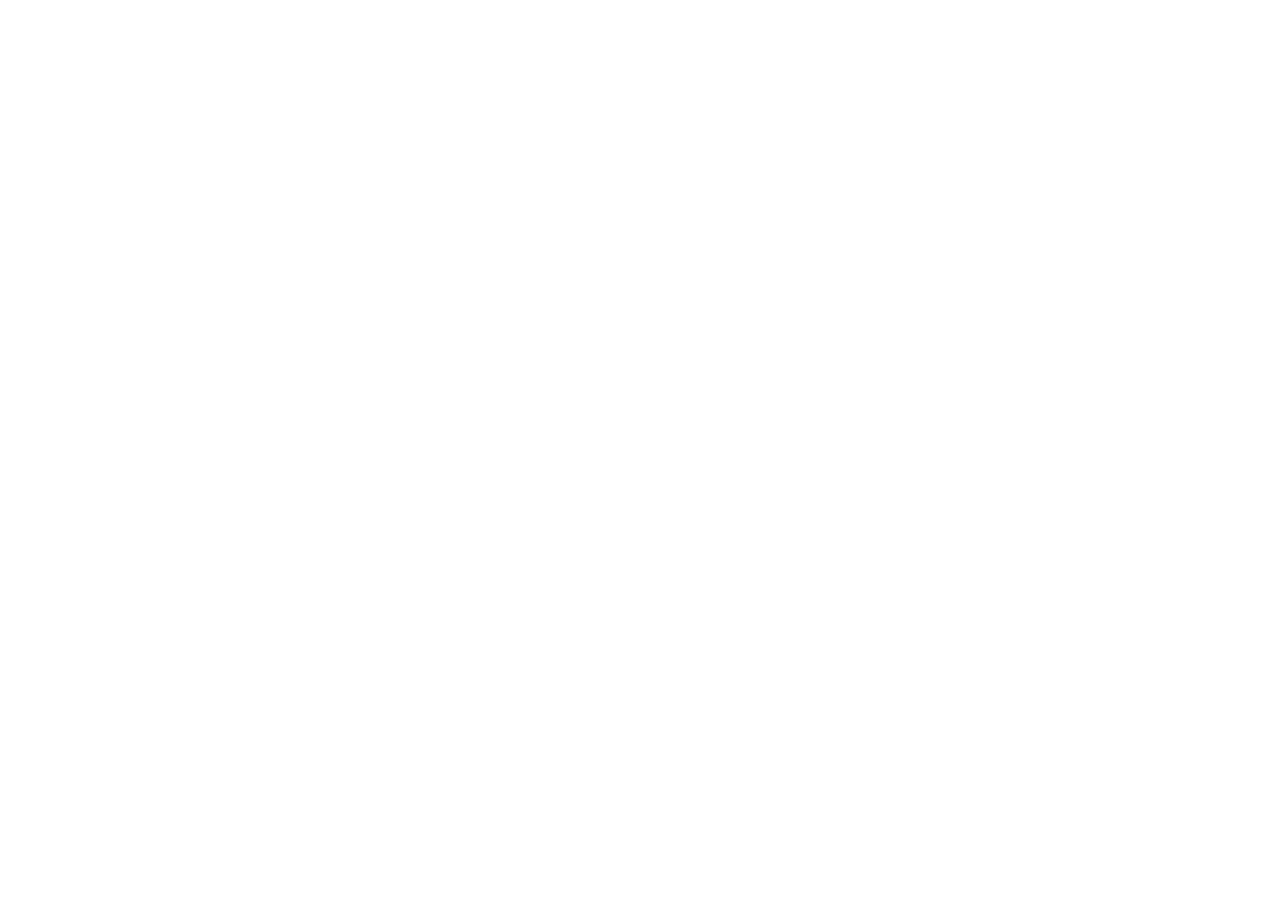
==== index.html @ b3496061 "create new index and style files" ====
<!DOCTYPE html>
<html lang="en">
<head>
    <meta charset="UTF-8">
    <meta name="viewport" content="width=device-width, initial-scale=1.0">
    <link rel="stylesheet" href="style.css">
    <title>Document</title>
</head>
<body>
    
</body>
</html>
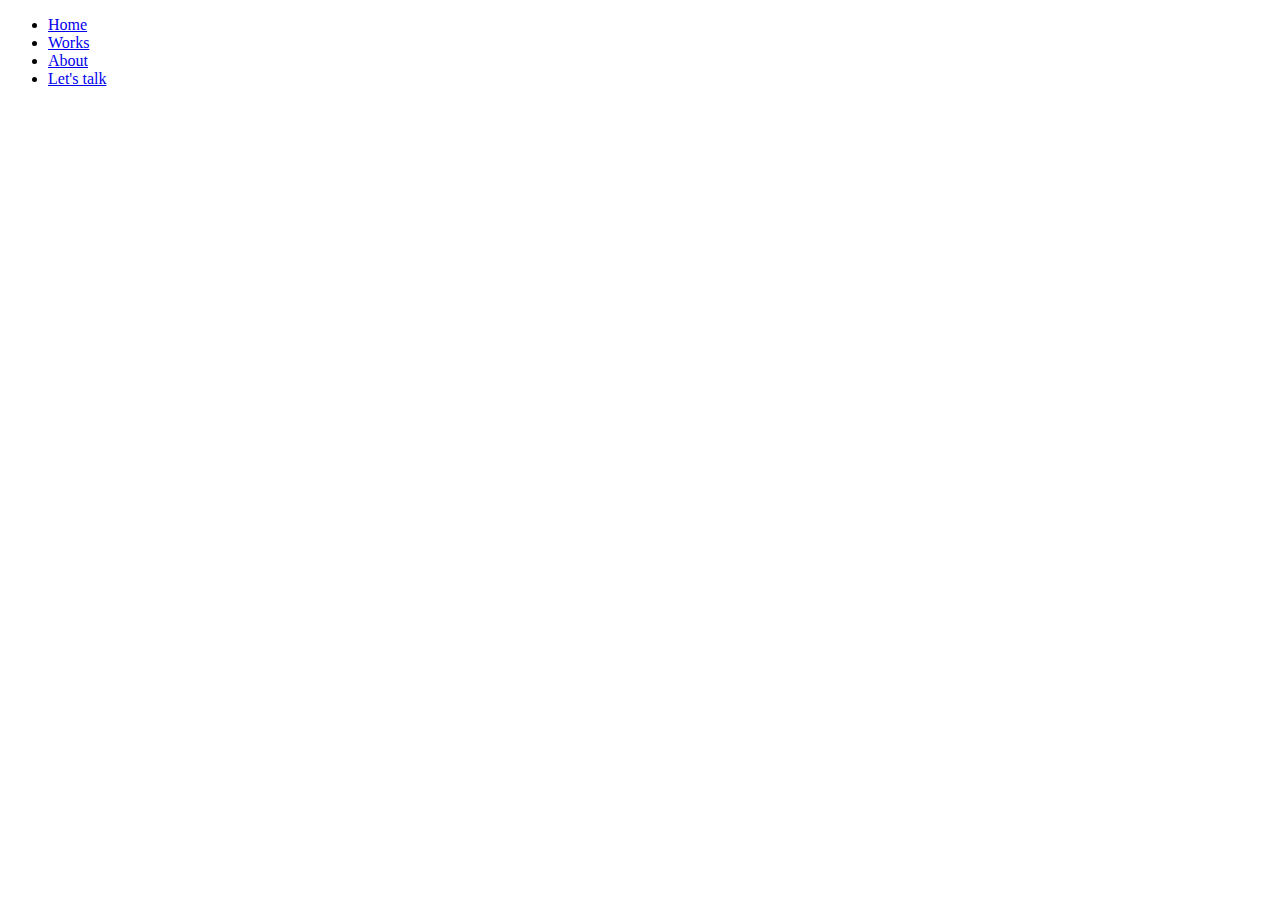
==== commit ce0ce5b1: "basic layout for portfolio website" ====
--- a/index.html
+++ b/index.html
@@ -3,10 +3,29 @@
 <head>
     <meta charset="UTF-8">
     <meta name="viewport" content="width=device-width, initial-scale=1.0">
+    <title>Document</title>
+
+    <link rel="preconnect" href="https://fonts.googleapis.com">
+    <link rel="preconnect" href="https://fonts.gstatic.com" crossorigin>
+    <link href="https://fonts.googleapis.com/css2?family=Poppins&family=Roboto+Slab:wght@100..900&display=swap" rel="stylesheet">
     <link rel="stylesheet" href="style.css">
-    <title>Document</title>
 </head>
 <body>
-    
+    <nav>
+        <ul>
+            <li><a href="#">Home</a></li>
+            <li><a href="#">Works</a></li>
+            <li><a href="#">About</a></li>
+            <li><a href="#">Let's talk</a></li>
+        </ul>
+    </nav>
+    <main>
+        <section id="hero-section">
+        </section>
+        <section id="project-section"></section>
+        <section id="about-me-section"></section>
+        <section id="FAQ-section"></section>
+    </main>
+    <footer></footer>
 </body>
 </html>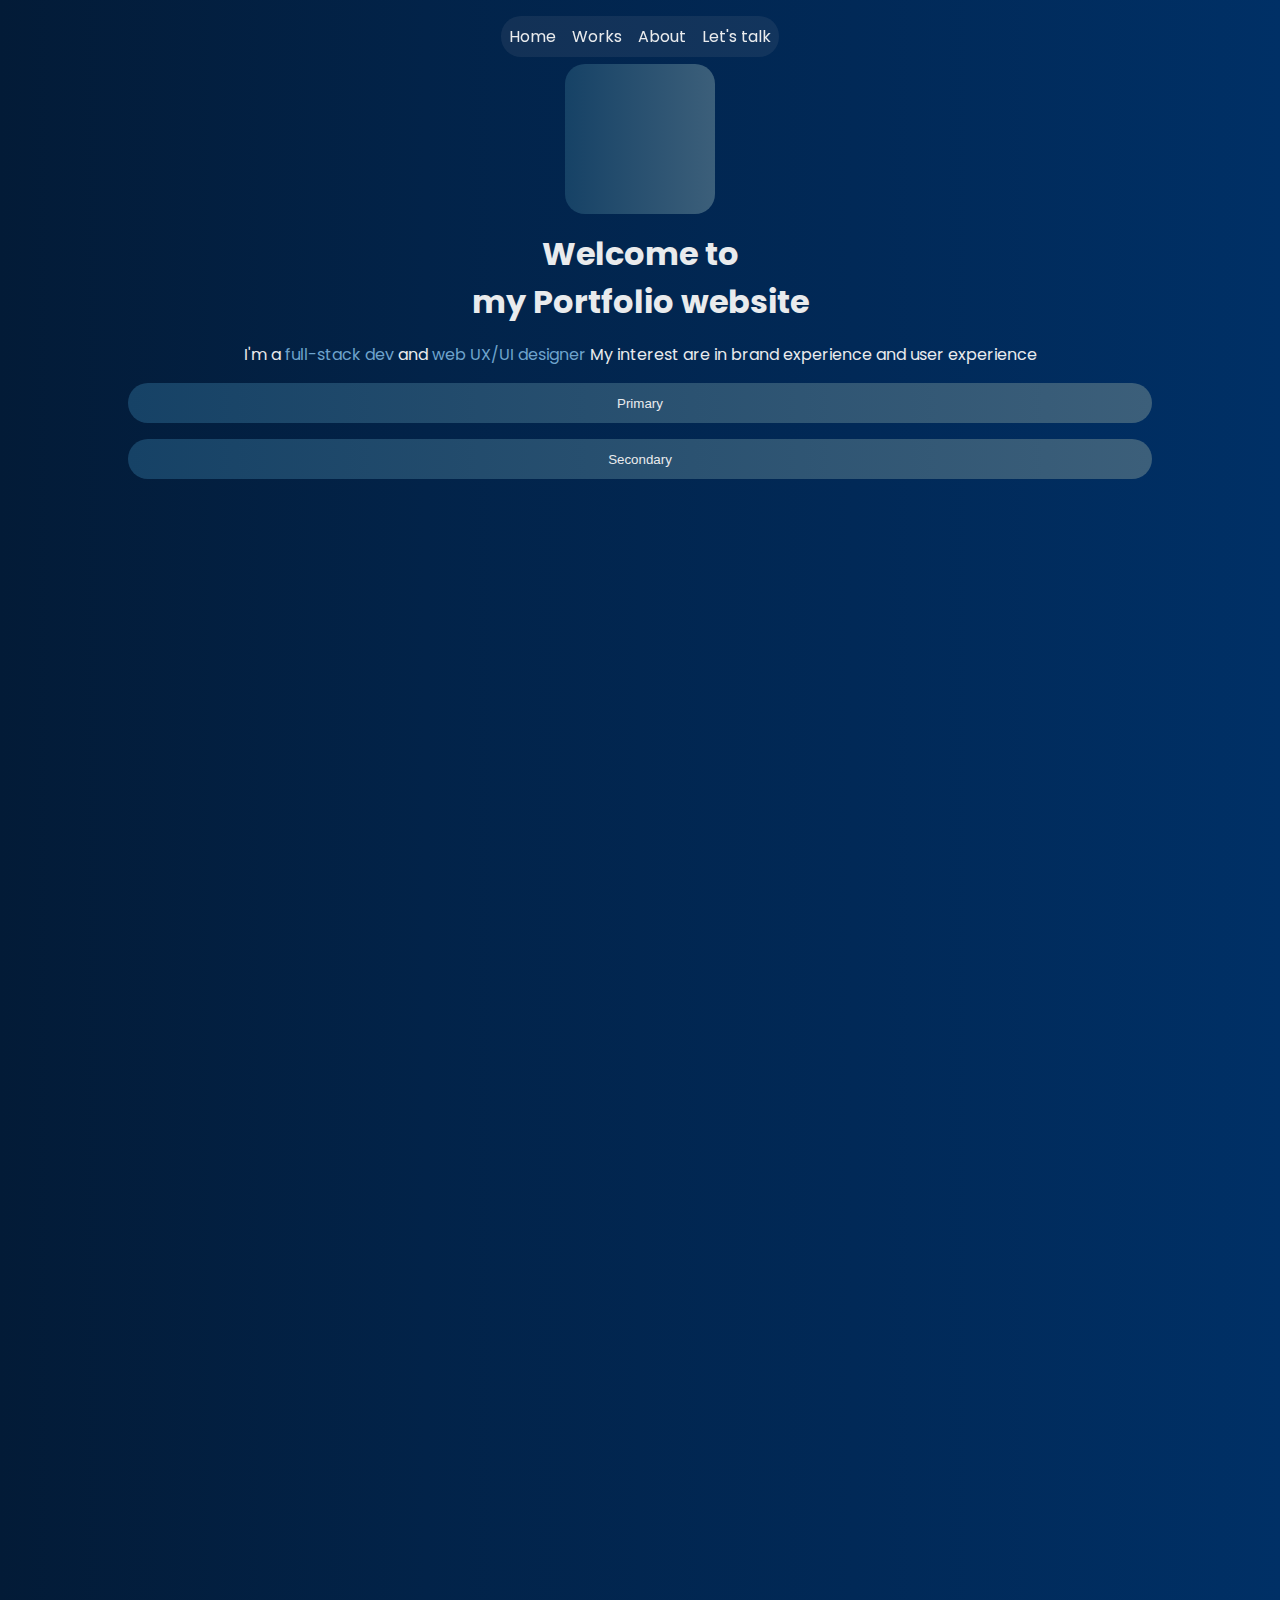
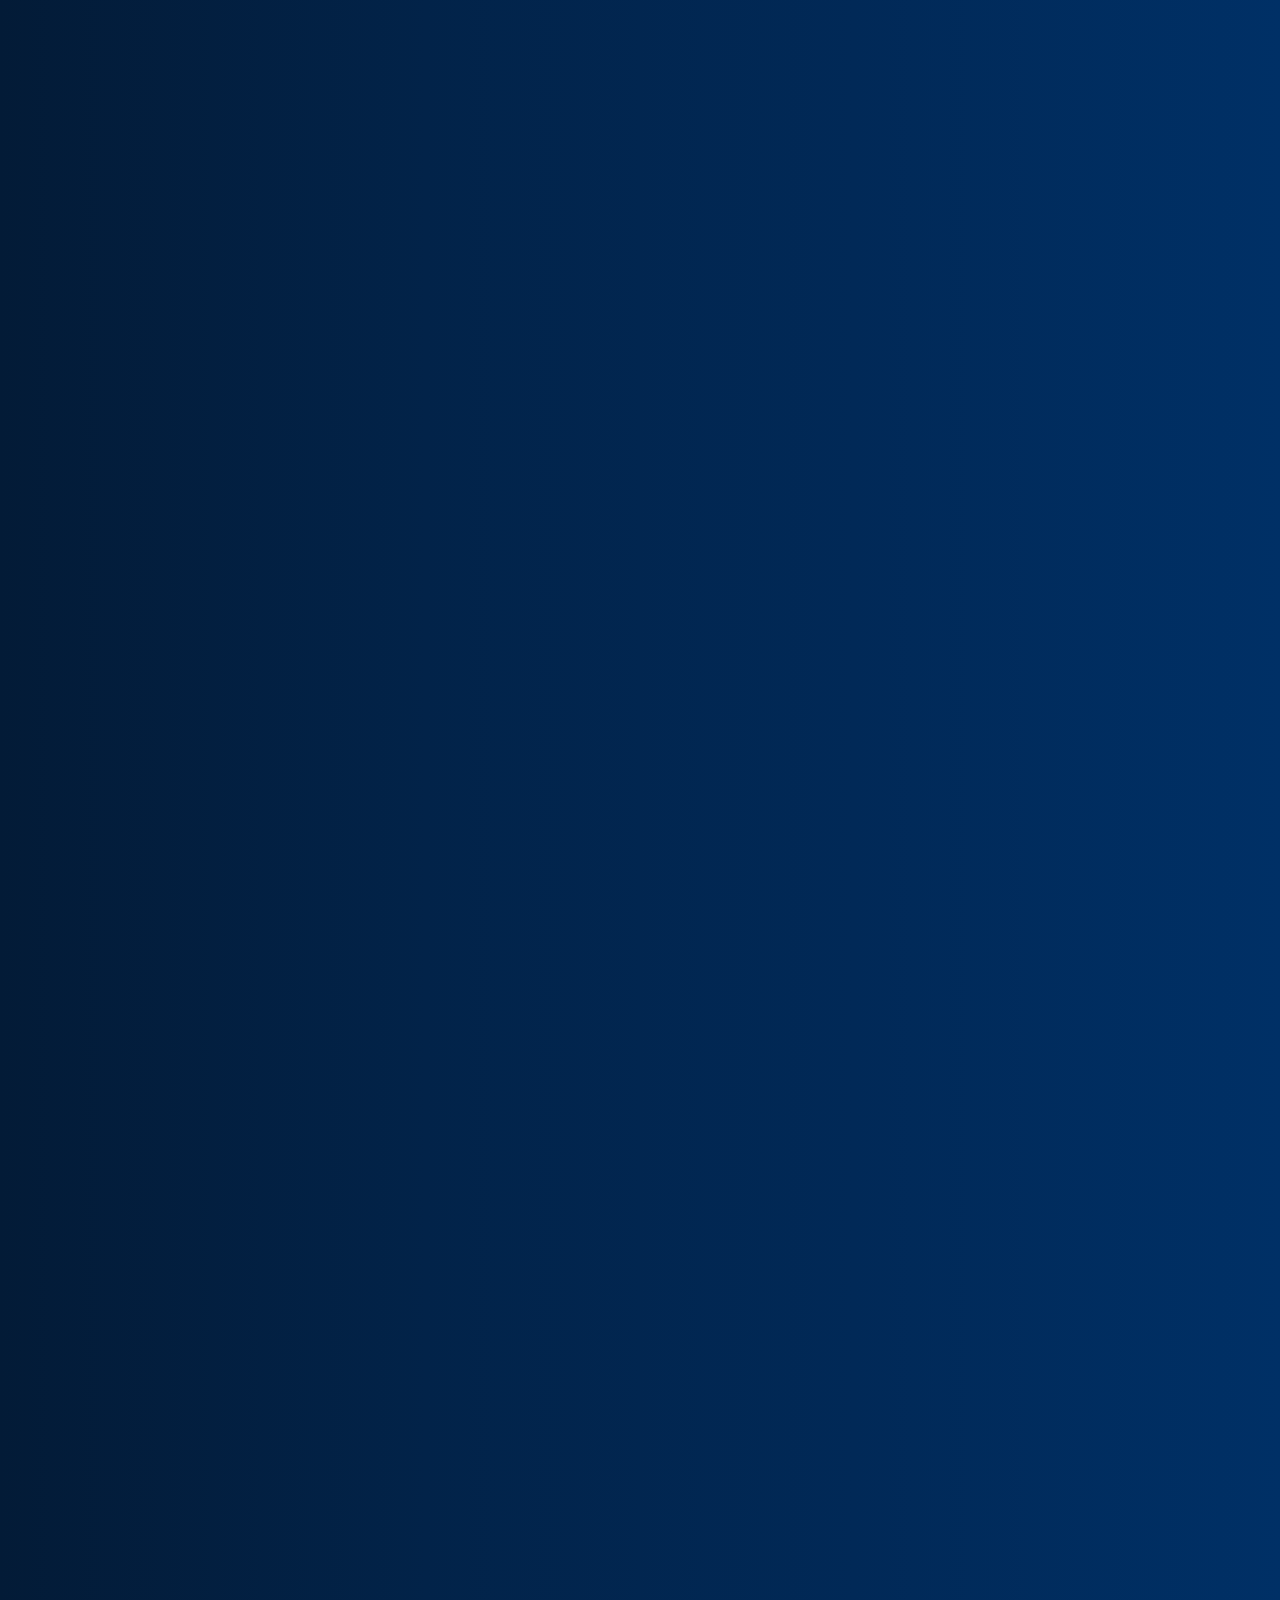
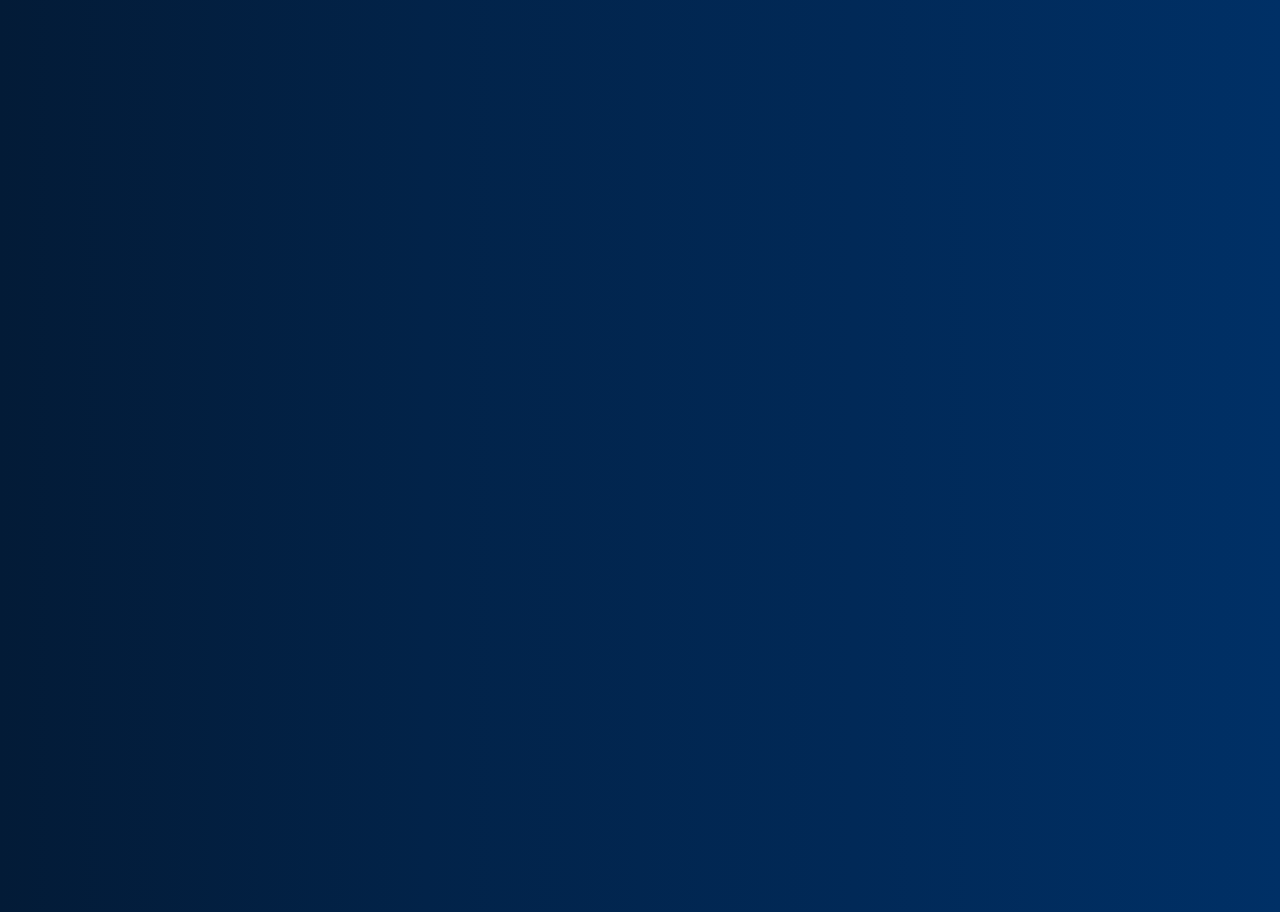
==== commit e7b36a73: "basic sections and hero section layout" ====
--- a/index.html
+++ b/index.html
@@ -21,6 +21,13 @@
     </nav>
     <main>
         <section id="hero-section">
+            <div src="#" alt="website logo" id="logo"></div>
+            <h1 >Welcome to <br> my Portfolio website</h1>
+            <p>I&apos;m a <span class="highlight">full-stack dev</span> and <span class="highlight"> web UX/UI designer</span> My interest are in brand experience and user experience</p>
+            <div class="button-list">
+                <button>Primary</button>
+                <button>Secondary</button>
+            </div>
         </section>
         <section id="project-section"></section>
         <section id="about-me-section"></section>
--- a/style.css
+++ b/style.css
@@ -0,0 +1,104 @@
+:root {
+    /* colors settings */
+    --text: #E9EBED;
+    --back-ground: linear-gradient(to right, #031B37, #022349,#012957,#003066);
+    --primary: linear-gradient( to right,#164266,#3C5F7A);
+    --secondary: rgba(91,104,128,0.2);
+    --accent: #6EA3CC;
+    /* fonts settings */
+    --headings-font-family: "Roboto slab", Times, serif;
+    --paragraphs-font-family: "Poppins", Arial, sans-serif;
+    font-family: var(--paragraphs-font-family);
+}
+* {
+    margin: 0;
+    padding: 0;
+}
+body {
+    background: var(--back-ground);
+}
+.highlight {
+    color: var(--accent);
+}
+
+/* navigation bar settings */
+nav {
+    margin-top: 1em;
+    position: fixed;
+    width: 100%;
+    display: flex;
+    justify-content: center;
+}
+nav ul {
+    margin: 0;
+    border-radius: 20px;
+    padding: 0.5em;
+    background-color: var(--secondary);
+    display: flex;
+    justify-content: center;
+    gap: 1em;
+}
+nav ul li {
+    list-style-type: none;
+    & a {
+        text-decoration: none;
+        color: var(--text);
+    }
+}
+
+/* main sections settings */
+main {
+    color: var(--text);
+    display: flex;
+    flex-direction: column;
+    align-items: center;
+    gap: 1em;
+}
+main section {
+    border-radius: 20px;
+    width: 100%;
+    height: 1000px;
+}
+#hero-section {
+    padding-top: 4em;
+    text-align: center;
+    display: flex;
+    flex-direction: column;
+    align-items: center;
+    gap: 1em;
+}
+
+#hero-section #logo {
+    width: 150px;
+    height: 150px;
+    background: var(--primary);
+    border-radius: 20px;
+}
+
+#hero-section .button-list {
+    width: 100%;
+    display: flex;
+    flex-direction: column;
+    gap: 1em;
+    & button {
+        color: var(--text);
+        margin-right: auto;
+        margin-left: auto;
+        height: 3em;
+        width: 80%;
+        background: var(--primary);
+        border: none;
+        border-radius: 20px;
+    }
+}
+
+/* hero section settings */
+
+/* project section settings */
+
+/* about me section settings */
+
+/* FAQ section settings */
+
+/* footer settings */
+
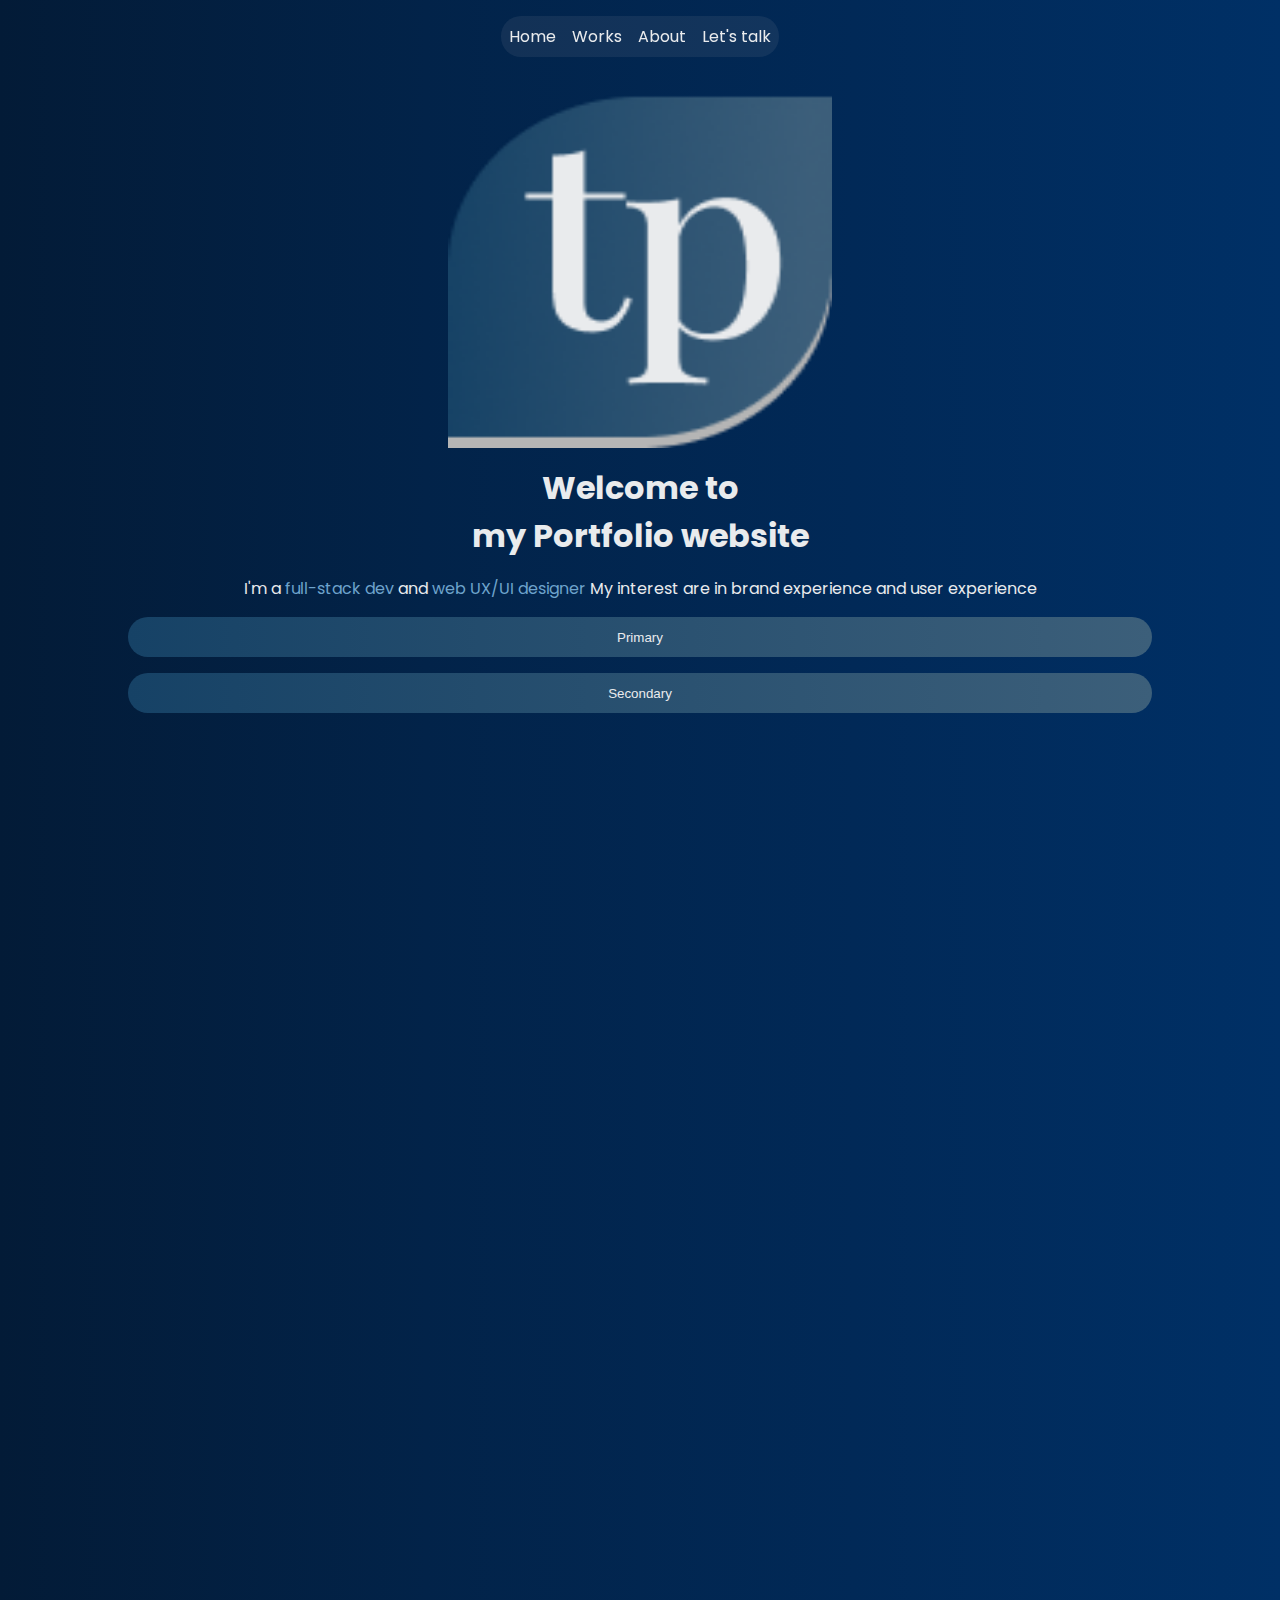
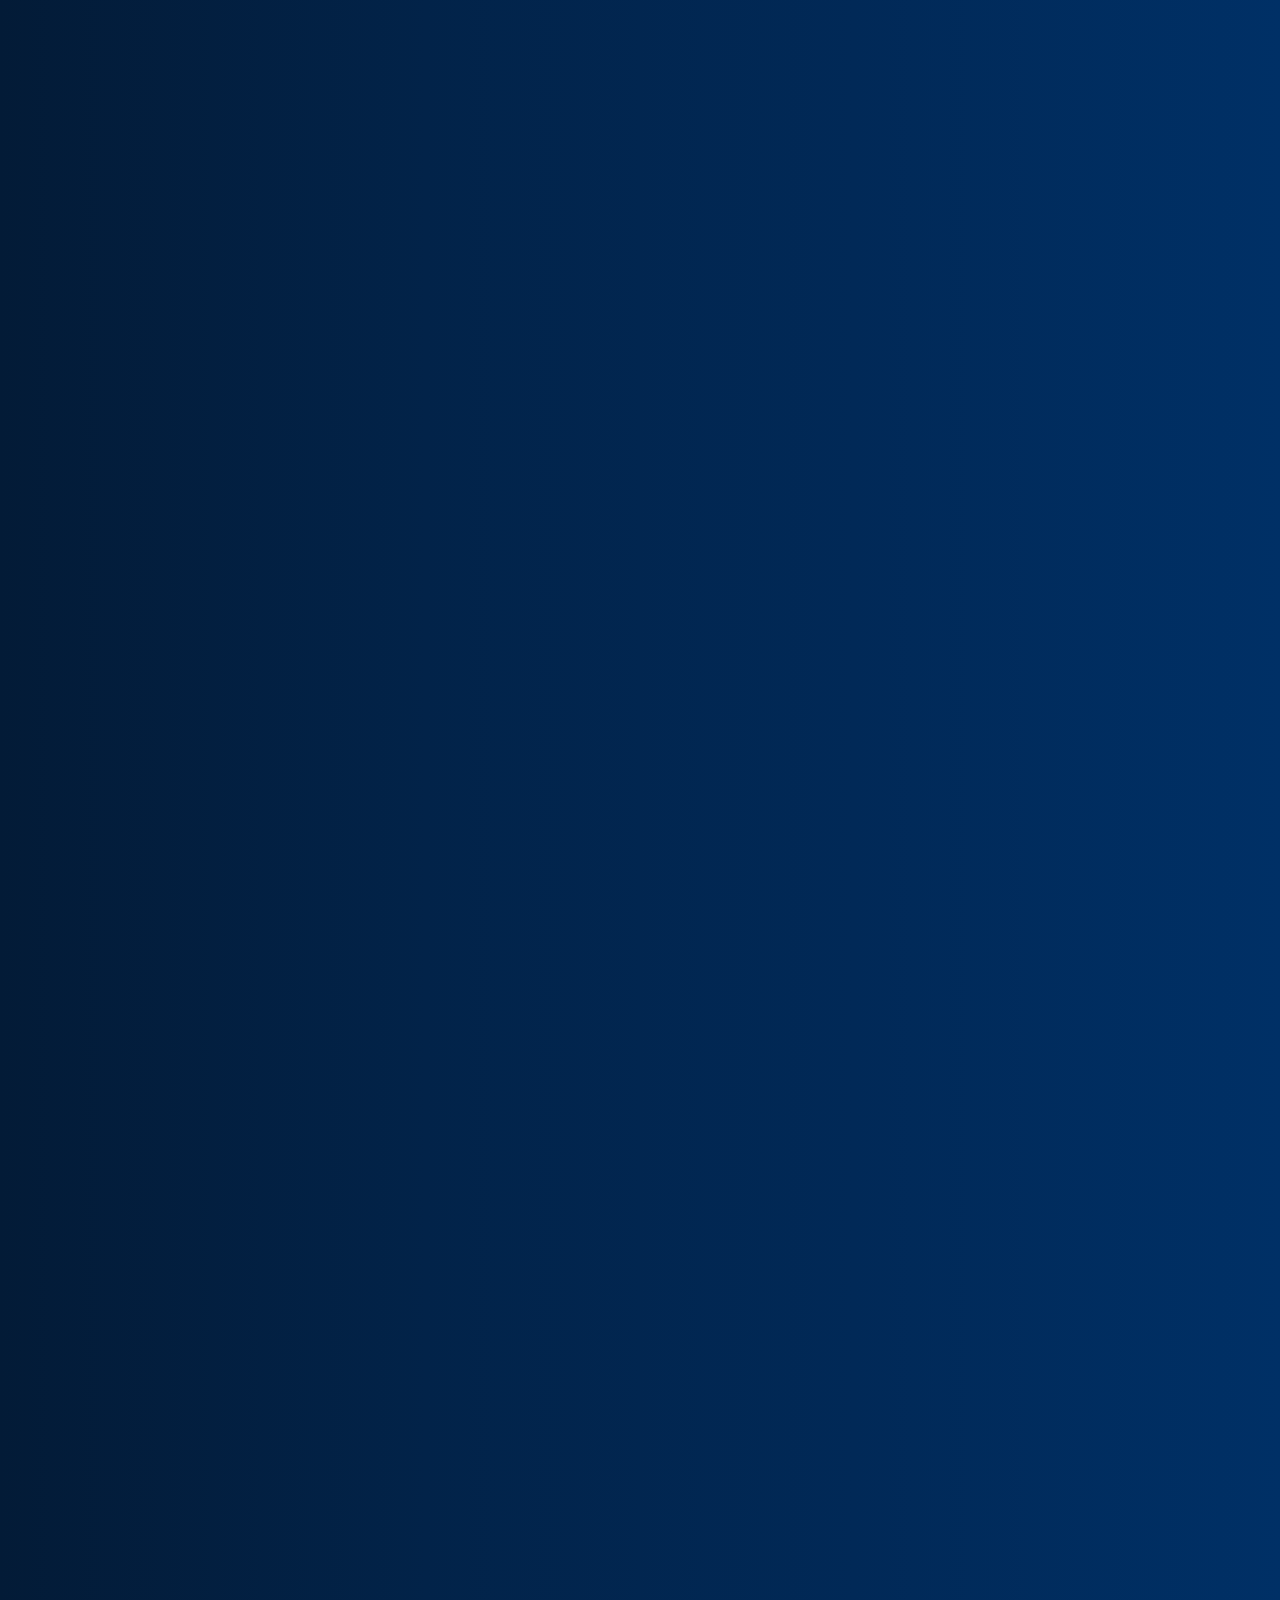
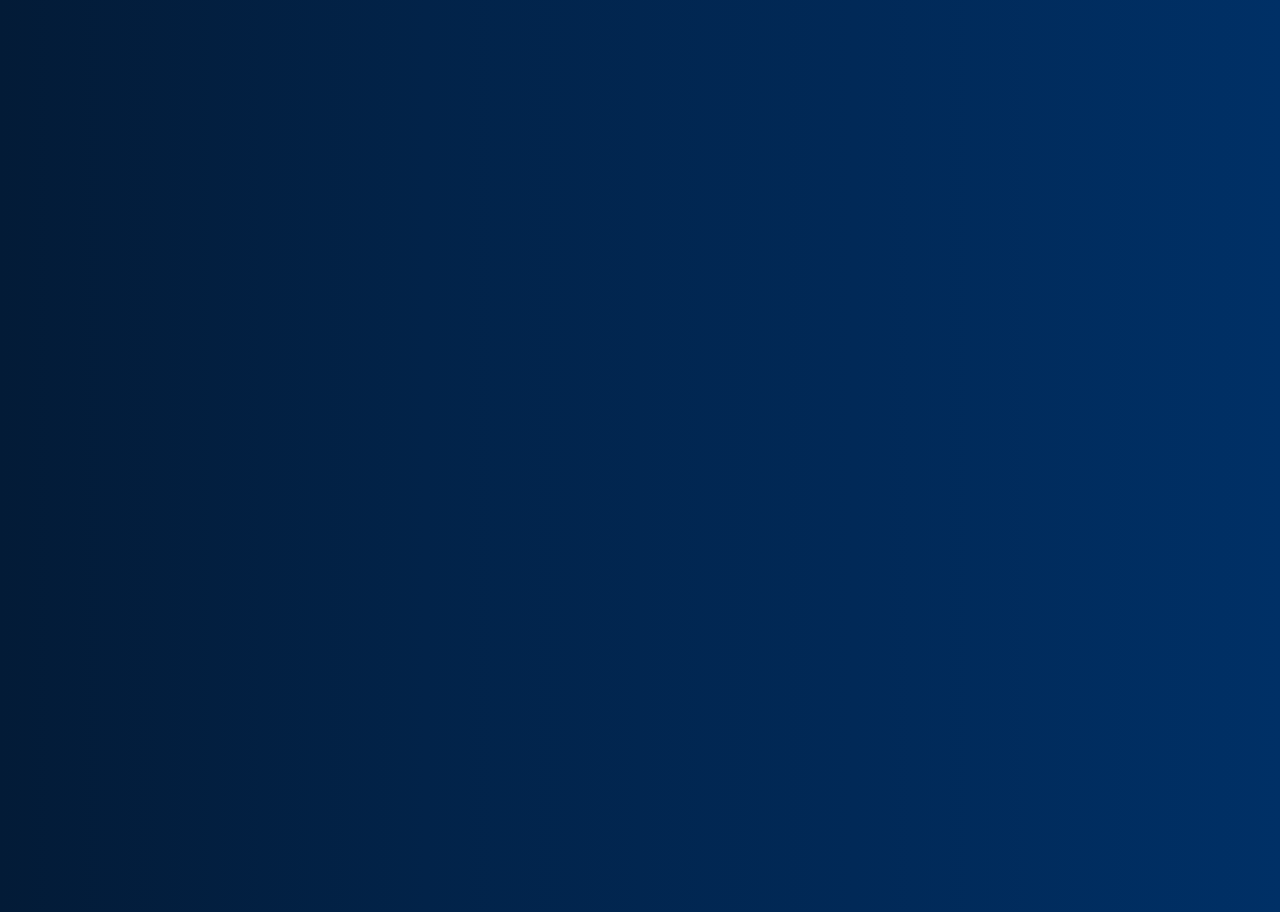
==== commit 6db42c07: "replace logo and website name images" ====
--- a/index.html
+++ b/index.html
@@ -21,7 +21,7 @@
     </nav>
     <main>
         <section id="hero-section">
-            <div src="#" alt="website logo" id="logo"></div>
+            <img src="/image/Logo.png" alt="website logo" id="logo">
             <h1 >Welcome to <br> my Portfolio website</h1>
             <p>I&apos;m a <span class="highlight">full-stack dev</span> and <span class="highlight"> web UX/UI designer</span> My interest are in brand experience and user experience</p>
             <div class="button-list">
--- a/style.css
+++ b/style.css
@@ -69,10 +69,8 @@
 }
 
 #hero-section #logo {
-    width: 150px;
-    height: 150px;
-    background: var(--primary);
-    border-radius: 20px;
+    width: 30vw;
+    height: 30vw;
 }
 
 #hero-section .button-list {
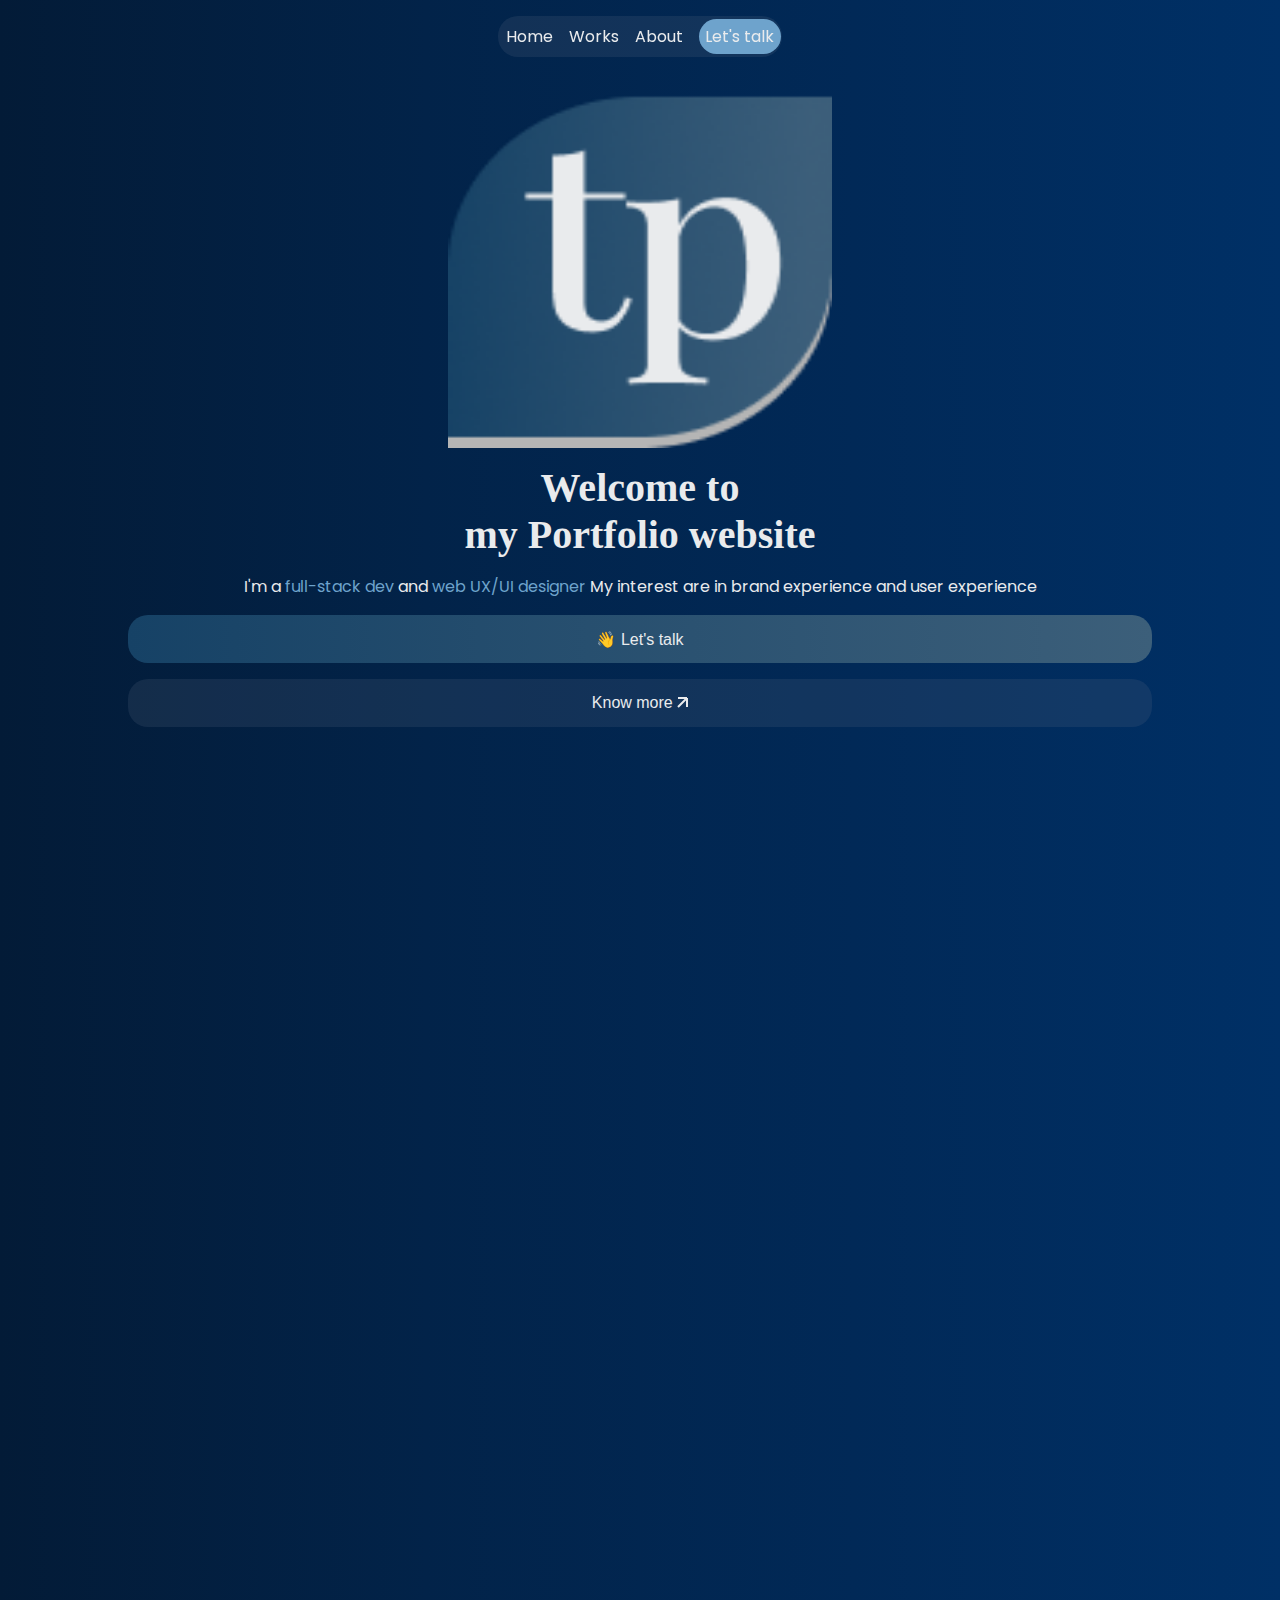
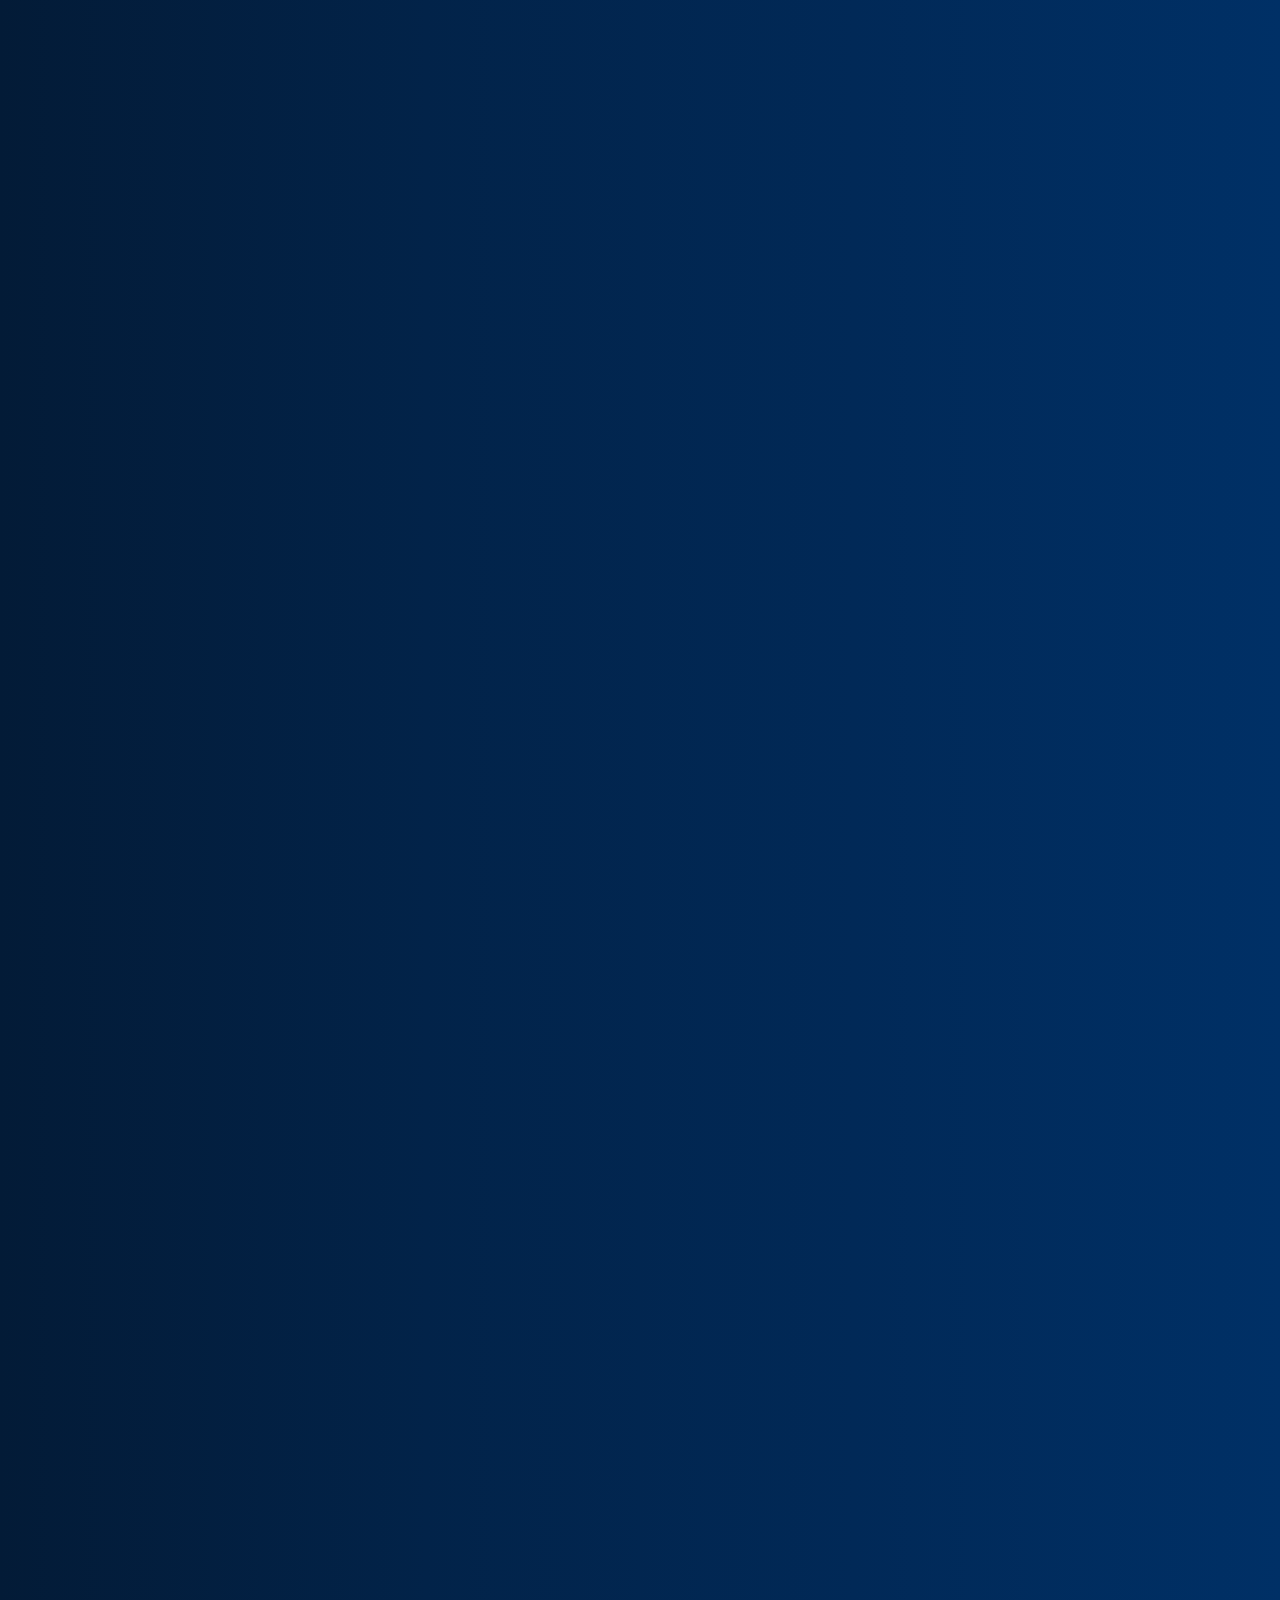
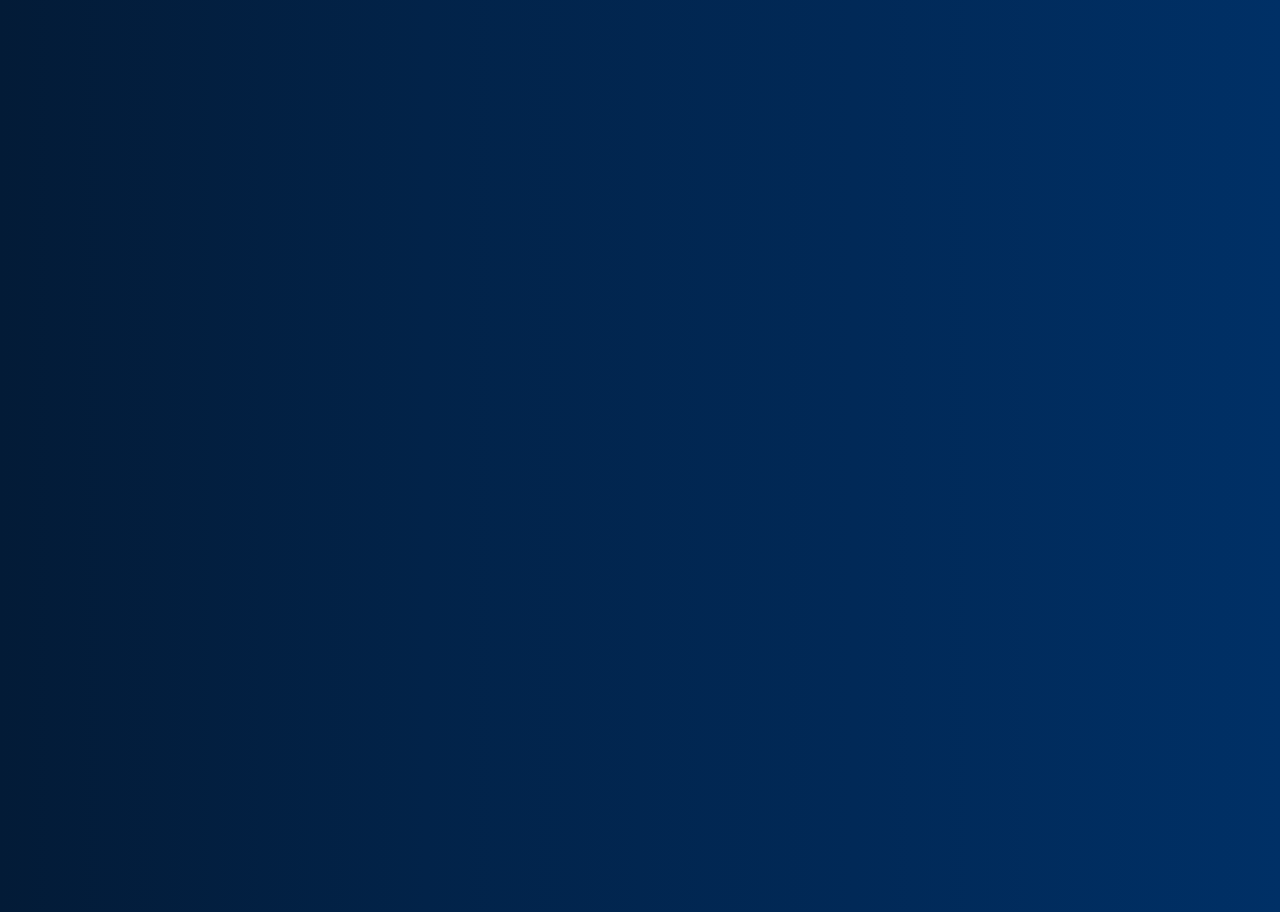
==== commit a43d85b8: "finish hero sections design for mobile view" ====
--- a/index.html
+++ b/index.html
@@ -3,11 +3,13 @@
 <head>
     <meta charset="UTF-8">
     <meta name="viewport" content="width=device-width, initial-scale=1.0">
-    <title>Document</title>
+    <link rel="shortcut icon" href="/image/Logo.png" type="image/x-icon">
+    <title>Thong Pham</title>
 
+    <!-- embed fonts families -->
     <link rel="preconnect" href="https://fonts.googleapis.com">
     <link rel="preconnect" href="https://fonts.gstatic.com" crossorigin>
-    <link href="https://fonts.googleapis.com/css2?family=Poppins&family=Roboto+Slab:wght@100..900&display=swap" rel="stylesheet">
+    <link href="https://fonts.googleapis.com/css2?family=Playfair+Display:ital,wght@0,400..900;1,400..900&family=Poppins:ital,wght@0,100;0,200;0,300;0,400;0,500;0,600;0,700;0,800;0,900;1,100;1,200;1,300;1,400;1,500;1,600;1,700;1,800;1,900&display=swap" rel="stylesheet">
     <link rel="stylesheet" href="style.css">
 </head>
 <body>
@@ -22,11 +24,15 @@
     <main>
         <section id="hero-section">
             <img src="/image/Logo.png" alt="website logo" id="logo">
-            <h1 >Welcome to <br> my Portfolio website</h1>
+            <h1>Welcome to <br> my Portfolio website</h1>
             <p>I&apos;m a <span class="highlight">full-stack dev</span> and <span class="highlight"> web UX/UI designer</span> My interest are in brand experience and user experience</p>
             <div class="button-list">
-                <button>Primary</button>
-                <button>Secondary</button>
+                <button class="primary-btn">👋 Let's talk</button>
+                <button class="secondary-btn">Know more 
+                    <svg width="11" height="11" viewBox="0 0 11 11" fill="none" xmlns="http://www.w3.org/2000/svg">
+                    <path d="M1 10L10 1M10 1H1M10 1V10" stroke="#E9EBED" stroke-width="2px"/>
+                    </svg>
+                    </button>
             </div>
         </section>
         <section id="project-section"></section>
--- a/style.css
+++ b/style.css
@@ -1,7 +1,7 @@
 :root {
     /* colors settings */
     --text: #E9EBED;
-    --back-ground: linear-gradient(to right, #031B37, #022349,#012957,#003066);
+    --background: linear-gradient(to right, #031B37, #022349,#012957,#003066);
     --primary: linear-gradient( to right,#164266,#3C5F7A);
     --secondary: rgba(91,104,128,0.2);
     --accent: #6EA3CC;
@@ -10,15 +10,28 @@
     --paragraphs-font-family: "Poppins", Arial, sans-serif;
     font-family: var(--paragraphs-font-family);
 }
+
+/* general settings */
 * {
     margin: 0;
     padding: 0;
 }
 body {
-    background: var(--back-ground);
+    background: var(--background);
 }
 .highlight {
     color: var(--accent);
+}
+h1 {
+    font-family: var(--headings-font-family);
+    font-size: 2.5rem;
+}
+p {
+    font-family: var(--paragraphs-font-family);
+    font-size: 1rem;
+}
+button {
+    font-size: 1rem;
 }
 
 /* navigation bar settings */
@@ -33,9 +46,10 @@
     margin: 0;
     border-radius: 20px;
     padding: 0.5em;
+    padding-right: 0.1em;
     background-color: var(--secondary);
     display: flex;
-    justify-content: center;
+    justify-content: flex-end;
     gap: 1em;
 }
 nav ul li {
@@ -44,6 +58,13 @@
         text-decoration: none;
         color: var(--text);
     }
+}
+
+nav ul :last-child a {
+    background-color: var(--accent);
+    color: var(--text);
+    border-radius: 20px;
+    padding: 0.4em;
 }
 
 /* main sections settings */
@@ -88,6 +109,15 @@
         border: none;
         border-radius: 20px;
     }
+    & button:hover, button:focus {
+        translate: 0px -2px;
+        transition: 0.2s ease-in-out;
+        cursor: pointer;
+        box-shadow: 0 5px 15px var(--secondary);
+    }
+    & .secondary-btn {
+        background: var(--secondary);
+    }
 }
 
 /* hero section settings */
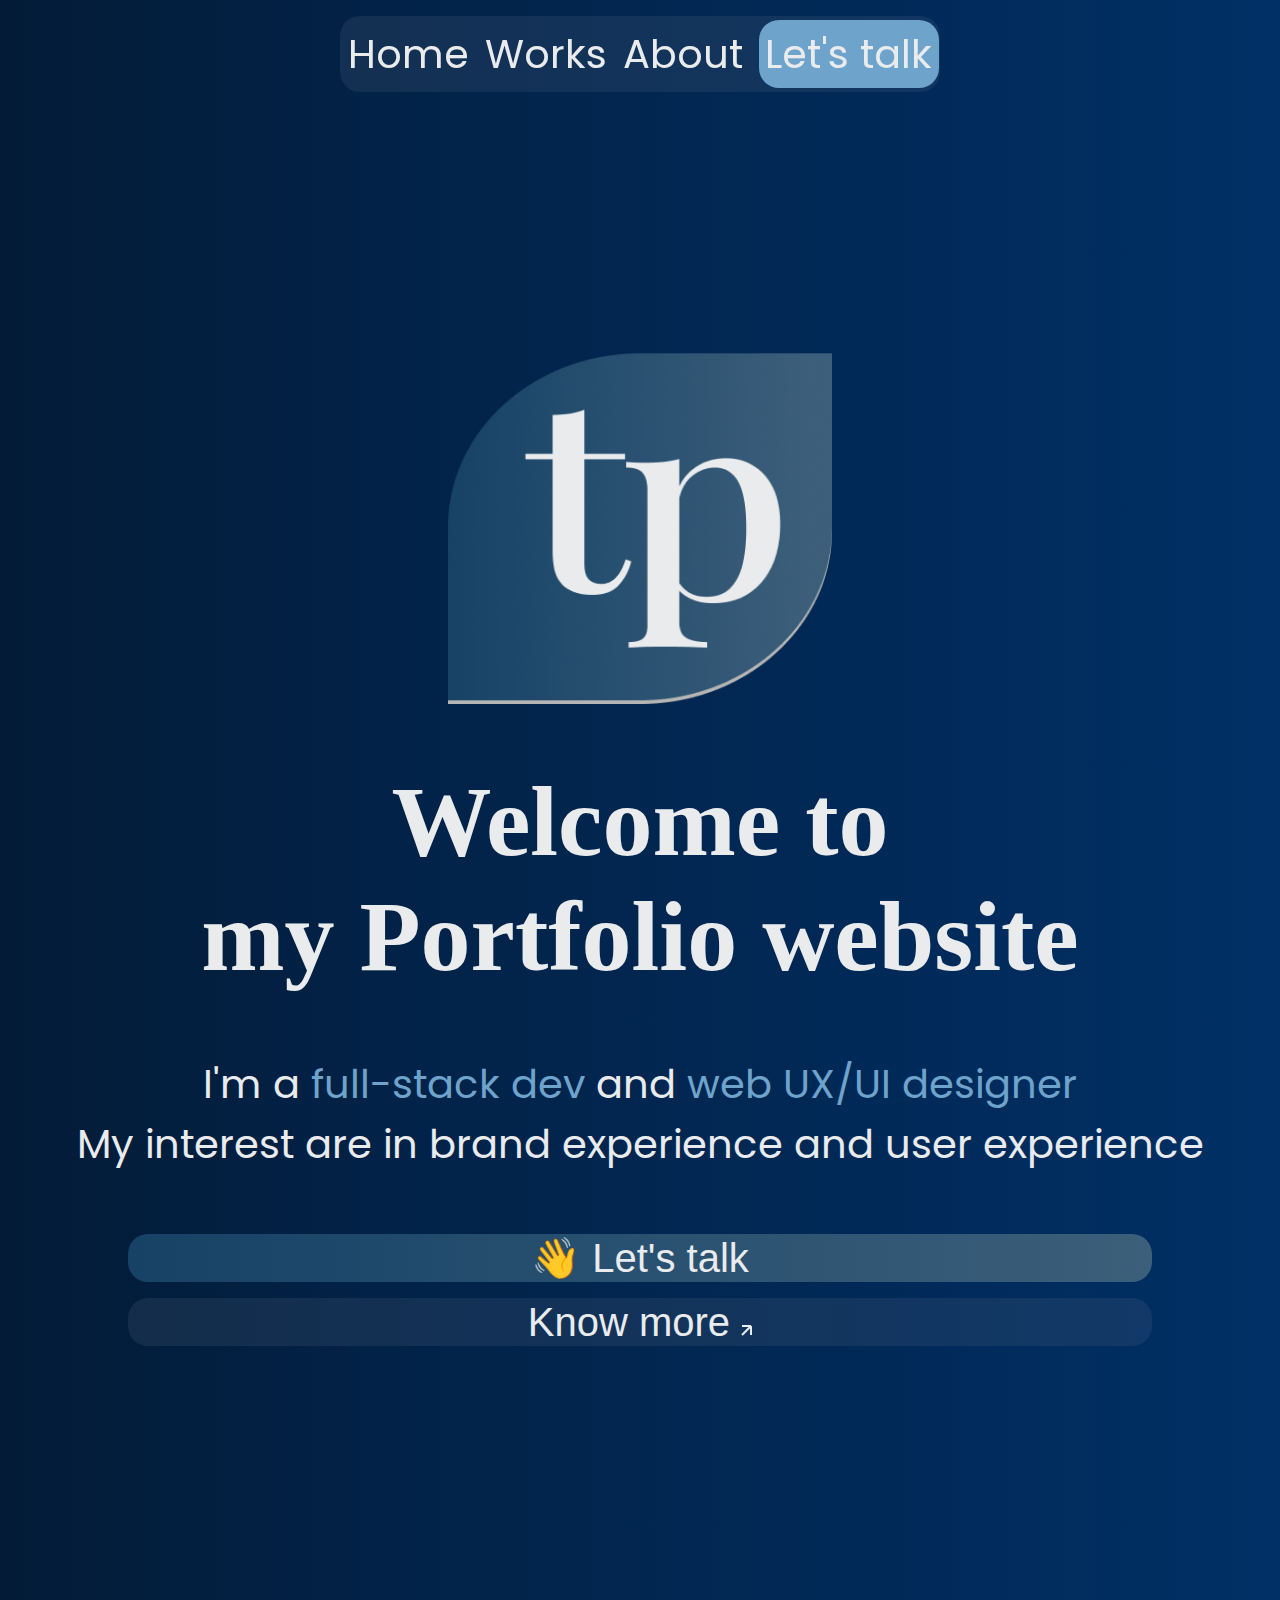
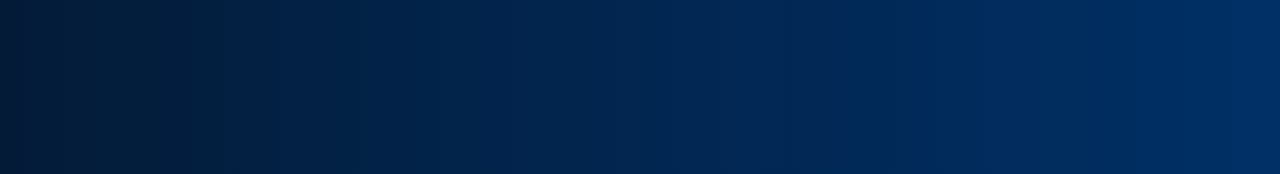
==== commit a3e91ac7: "add tech slider" ====
--- a/index.html
+++ b/index.html
@@ -25,7 +25,7 @@
         <section id="hero-section">
             <img src="/image/Logo.png" alt="website logo" id="logo">
             <h1>Welcome to <br> my Portfolio website</h1>
-            <p>I&apos;m a <span class="highlight">full-stack dev</span> and <span class="highlight"> web UX/UI designer</span> My interest are in brand experience and user experience</p>
+            <p>I&apos;m a <span class="highlight">full-stack dev</span> and <span class="highlight"> web UX/UI designer</span> <br>My interest are in brand experience and user experience</p>
             <div class="button-list">
                 <button class="primary-btn">👋 Let's talk</button>
                 <button class="secondary-btn">Know more 
@@ -34,8 +34,29 @@
                     </svg>
                     </button>
             </div>
+            <div class="tech-slider" style="
+                --width: 10em;
+                --height: 5em;
+                --quantity: 8;
+            ">
+                <div class="tech-card-list">
+                    <div class="tech-card" style="--position: 1;"><img src="/image/app-logos/discord-logo.svg" alt="discord logo"></div>
+                    <div class="tech-card" style="--position: 2;"><img src="/image/app-logos/figma-logo.svg" alt="figma logo"></div>
+                    <div class="tech-card" style="--position: 3;"><img src="/image/app-logos/github-logo.svg" alt="github logo"></div>
+                    <div class="tech-card" style="--position: 4;"><img src="/image/app-logos/miro-logo.svg" alt="miro logo"></div>
+                    <div class="tech-card" style="--position: 5;"><img src="/image/app-logos/git-logo.svg" alt="git logo"></div>
+                    <div class="tech-card" style="--position: 6;"><img src="/image/app-logos/gmail-logo.svg" alt="gmail logo"></div>
+                    <div class="tech-card" style="--position: 7;"><img src="/image/app-logos/linkedin-logo.svg" alt="linkedin logo"></div>
+                    <div class="tech-card" style="--position: 8;"><img src="/image/app-logos/vscode-logo.svg" alt="visual studio code logo"></div>
+                </div>
+            </div>
         </section>
-        <section id="project-section"></section>
+        <section id="project-section">
+            <div id="project-card-list">
+                <div class="project-card"></div>
+                <div class="project-card"></div>
+            </div>
+        </section>
         <section id="about-me-section"></section>
         <section id="FAQ-section"></section>
     </main>
--- a/style.css
+++ b/style.css
@@ -15,42 +15,63 @@
 * {
     margin: 0;
     padding: 0;
+    box-sizing: border-box;
 }
 body {
     background: var(--background);
+    font-size: 1rem;
+}
+@media screen and (min-width: 600px ) {
+    body {
+        background: var(--background);
+        font-size: 1.5rem;
+    }
+}
+@media screen and (min-width: 900px ) {
+    body {
+        background: var(--background);
+        font-size: 2rem;
+    }
+}
+@media screen and (min-width: 1200px ) {
+    body {
+        background: var(--background);
+        font-size: 2.5rem;
+    }
 }
 .highlight {
     color: var(--accent);
 }
 h1 {
     font-family: var(--headings-font-family);
-    font-size: 2.5rem;
+    font-size: 2.5em;
 }
 p {
     font-family: var(--paragraphs-font-family);
-    font-size: 1rem;
+    font-size: 1em;
 }
 button {
-    font-size: 1rem;
+    font-size: 1em;
 }
 
 /* navigation bar settings */
 nav {
-    margin-top: 1em;
+    margin-top: 1rem;
     position: fixed;
     width: 100%;
     display: flex;
     justify-content: center;
+    z-index: 1;
 }
 nav ul {
     margin: 0;
     border-radius: 20px;
-    padding: 0.5em;
-    padding-right: 0.1em;
+    padding: 0.5rem;
+    padding-right: 0.1rem;
     background-color: var(--secondary);
     display: flex;
     justify-content: flex-end;
-    gap: 1em;
+    gap: 1rem;
 }
 nav ul li {
     list-style-type: none;
@@ -58,52 +79,63 @@
         text-decoration: none;
         color: var(--text);
     }
-}
-
-nav ul :last-child a {
-    background-color: var(--accent);
-    color: var(--text);
-    border-radius: 20px;
-    padding: 0.4em;
-}
-
+    & a:hover {
+        color: var(--accent); 
+    }
+}
+
+nav ul :last-child { 
+    & a {
+        background-color: var(--accent);
+        color: var(--text);
+        border-radius: 20px;
+        padding: 0.4rem;
+    }
+    & a:hover{
+        background-color: var(--text);
+        color: var(--accent);
+    }
+}
 /* main sections settings */
 main {
     color: var(--text);
     display: flex;
     flex-direction: column;
     align-items: center;
-    gap: 1em;
+    gap: 1rem;
 }
 main section {
     border-radius: 20px;
     width: 100%;
-    height: 1000px;
-}
+}
+
+/* hero section settings */
 #hero-section {
-    padding-top: 4em;
+    padding-top: 8em;
     text-align: center;
     display: flex;
     flex-direction: column;
     align-items: center;
-    gap: 1em;
-}
-
+    gap: 1.5em;
+}
 #hero-section #logo {
     width: 30vw;
     height: 30vw;
 }
+#hero-section p {
+    padding: 0rem 3rem;
+}
 
 #hero-section .button-list {
     width: 100%;
     display: flex;
     flex-direction: column;
-    gap: 1em;
+    gap: 1rem;
     & button {
         color: var(--text);
         margin-right: auto;
         margin-left: auto;
-        height: 3em;
+        height: 3rem;
         width: 80%;
         background: var(--primary);
         border: none;
@@ -120,7 +152,57 @@
     }
 }
 
-/* hero section settings */
+.tech-slider {
+    margin-top: 3em;
+    width: 100%;
+    height: var(--height);
+    overflow: hidden;
+    mask-image: linear-gradient(
+        to right,
+        transparent,
+        #000 10% 90%,
+        transparent
+    );
+    & .tech-card-list { 
+        display: flex;
+        height: 100%;
+        width: 100%;
+        min-width: calc(var(--width) * var(--quantity));
+        position: relative;
+    }
+}
+
+.tech-slider .tech-card-list .tech-card {
+    width: var(--width);
+    height: var(--height);
+    position: absolute;
+    left: 100%;
+    animation: autoRun 10s linear infinite ;
+    animation-delay: calc((10s / var(--quantity)) * (var(--position) - 1) );
+    filter: opacity(20%);
+    & img {
+        width: 100%;
+    }
+}
+/* hover animation */
+.tech-slider:hover .tech-card {
+    animation-play-state: paused!important;
+    filter: opacity(20%);
+}
+.tech-slider .tech-card:hover {
+    filter: opacity(80%);
+}
+
+@keyframes autoRun {
+    from{
+        left: 100%;
+    }to{
+        left: calc(var(--width) * -1);
+    }
+}
+
+
+
 
 /* project section settings */
 
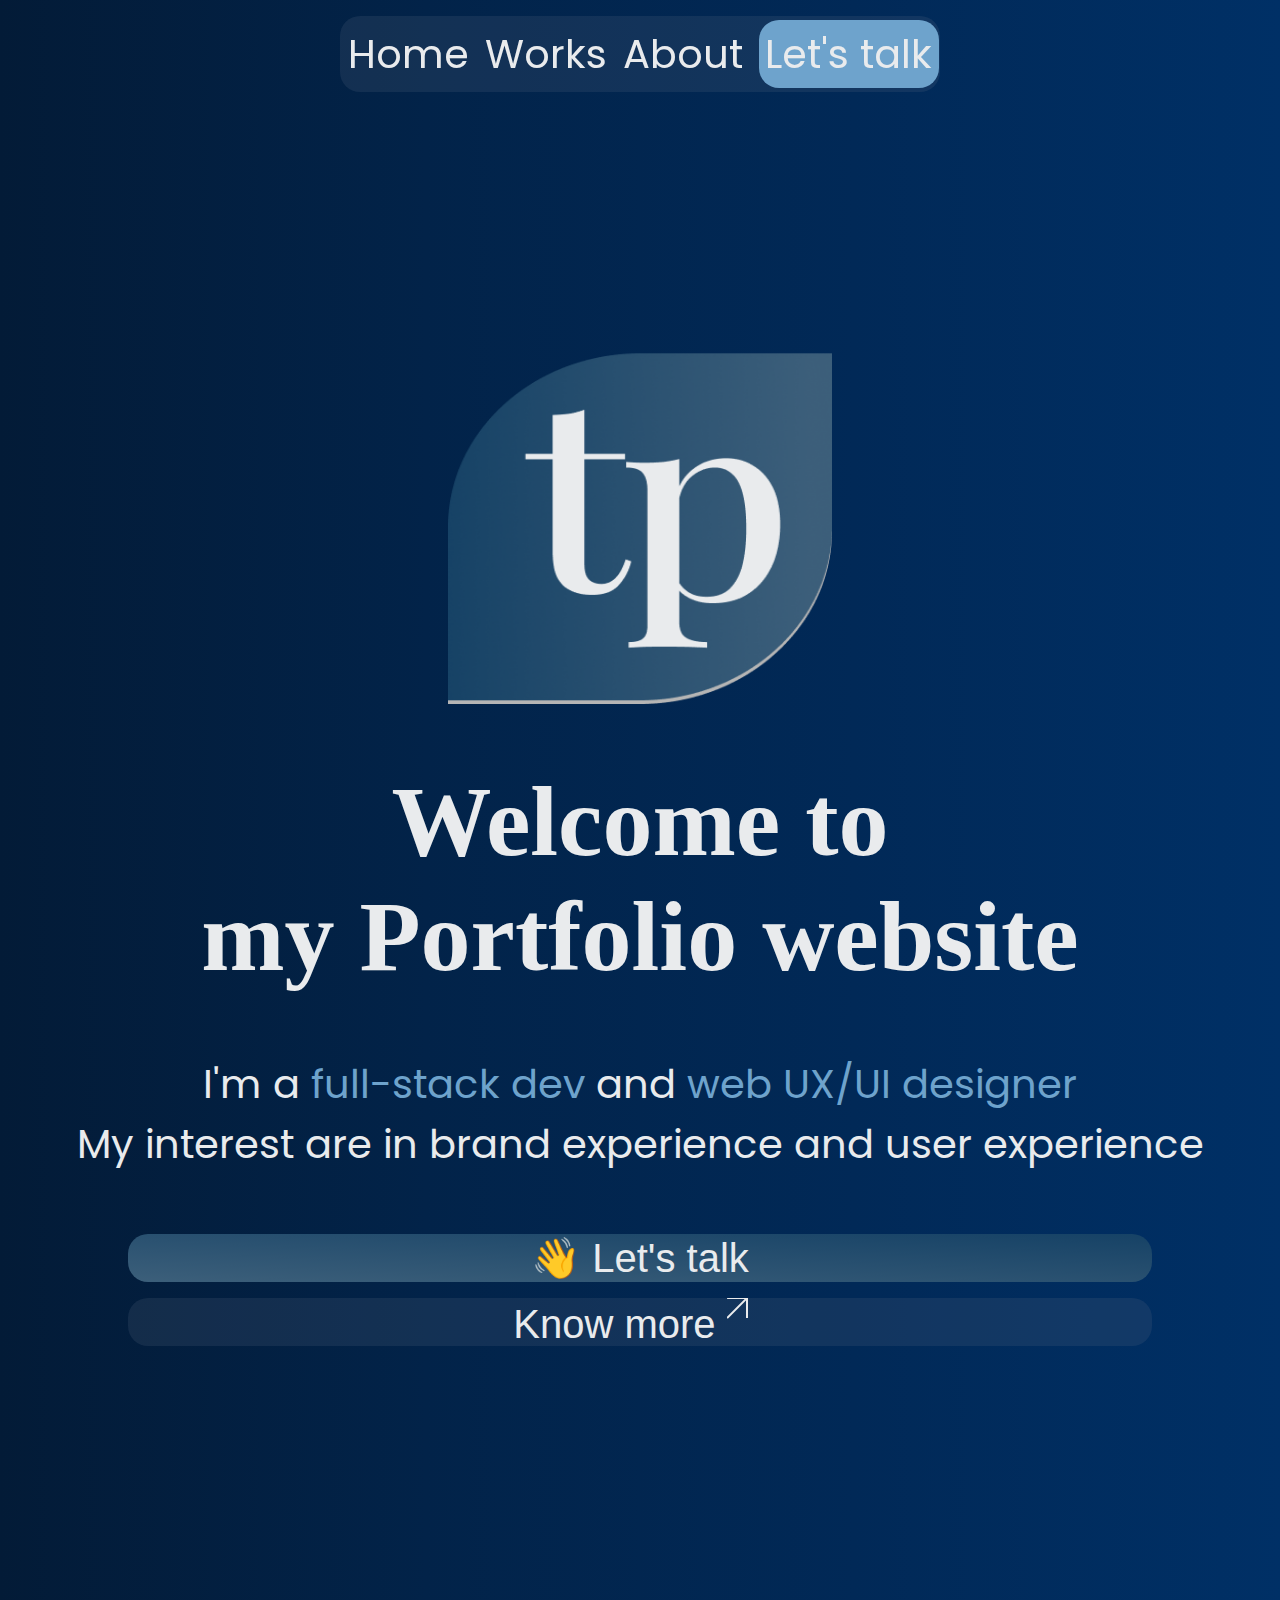
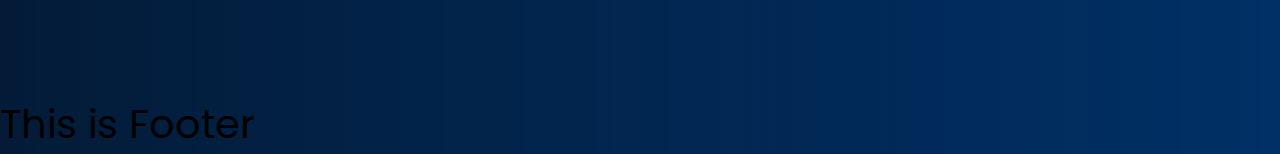
==== commit b1cb6724: "add some clone text for footer" ====
--- a/index.html
+++ b/index.html
@@ -29,24 +29,26 @@
             <div class="button-list">
                 <button class="primary-btn">👋 Let's talk</button>
                 <button class="secondary-btn">Know more 
-                    <svg width="11" height="11" viewBox="0 0 11 11" fill="none" xmlns="http://www.w3.org/2000/svg">
-                    <path d="M1 10L10 1M10 1H1M10 1V10" stroke="#E9EBED" stroke-width="2px"/>
-                    </svg>
+                    <span>
+                        <svg width="1em" height="1em" viewBox="0 0 400 400" fill="none" xmlns="http://www.w3.org/2000/svg">
+                            <path d="M1 200L200 1M200 1H1M200 1V200" stroke="#E9EBED" stroke-width="20px"/>
+                            </svg>
+                    </span>
                     </button>
             </div>
             <div class="tech-slider" style="
-                --width: 10em;
-                --height: 5em;
+                --width: 8em;
+                --height: 3em;
                 --quantity: 8;
             ">
                 <div class="tech-card-list">
                     <div class="tech-card" style="--position: 1;"><img src="/image/app-logos/discord-logo.svg" alt="discord logo"></div>
                     <div class="tech-card" style="--position: 2;"><img src="/image/app-logos/figma-logo.svg" alt="figma logo"></div>
                     <div class="tech-card" style="--position: 3;"><img src="/image/app-logos/github-logo.svg" alt="github logo"></div>
-                    <div class="tech-card" style="--position: 4;"><img src="/image/app-logos/miro-logo.svg" alt="miro logo"></div>
-                    <div class="tech-card" style="--position: 5;"><img src="/image/app-logos/git-logo.svg" alt="git logo"></div>
+                    <div class="tech-card" style="--position: 4;"><img src="/image/app-logos/git-logo.svg" alt="git logo"></div>
+                    <div class="tech-card" style="--position: 5;"><img src="/image/app-logos/miro-logo.svg" alt="miro logo"></div>
                     <div class="tech-card" style="--position: 6;"><img src="/image/app-logos/gmail-logo.svg" alt="gmail logo"></div>
-                    <div class="tech-card" style="--position: 7;"><img src="/image/app-logos/linkedin-logo.svg" alt="linkedin logo"></div>
+                    <div class="tech-card" style="--position: 7;"><img src="/image/app-logos/canva-logo.svg" alt="canva logo"></div>
                     <div class="tech-card" style="--position: 8;"><img src="/image/app-logos/vscode-logo.svg" alt="visual studio code logo"></div>
                 </div>
             </div>
@@ -60,6 +62,8 @@
         <section id="about-me-section"></section>
         <section id="FAQ-section"></section>
     </main>
-    <footer></footer>
+    <footer>
+        This is Footer
+    </footer>
 </body>
 </html>--- a/style.css
+++ b/style.css
@@ -2,7 +2,7 @@
     /* colors settings */
     --text: #E9EBED;
     --background: linear-gradient(to right, #031B37, #022349,#012957,#003066);
-    --primary: linear-gradient( to right,#164266,#3C5F7A);
+    --primary: linear-gradient( to bottom left,#164266,#3C5F7A);
     --secondary: rgba(91,104,128,0.2);
     --accent: #6EA3CC;
     /* fonts settings */
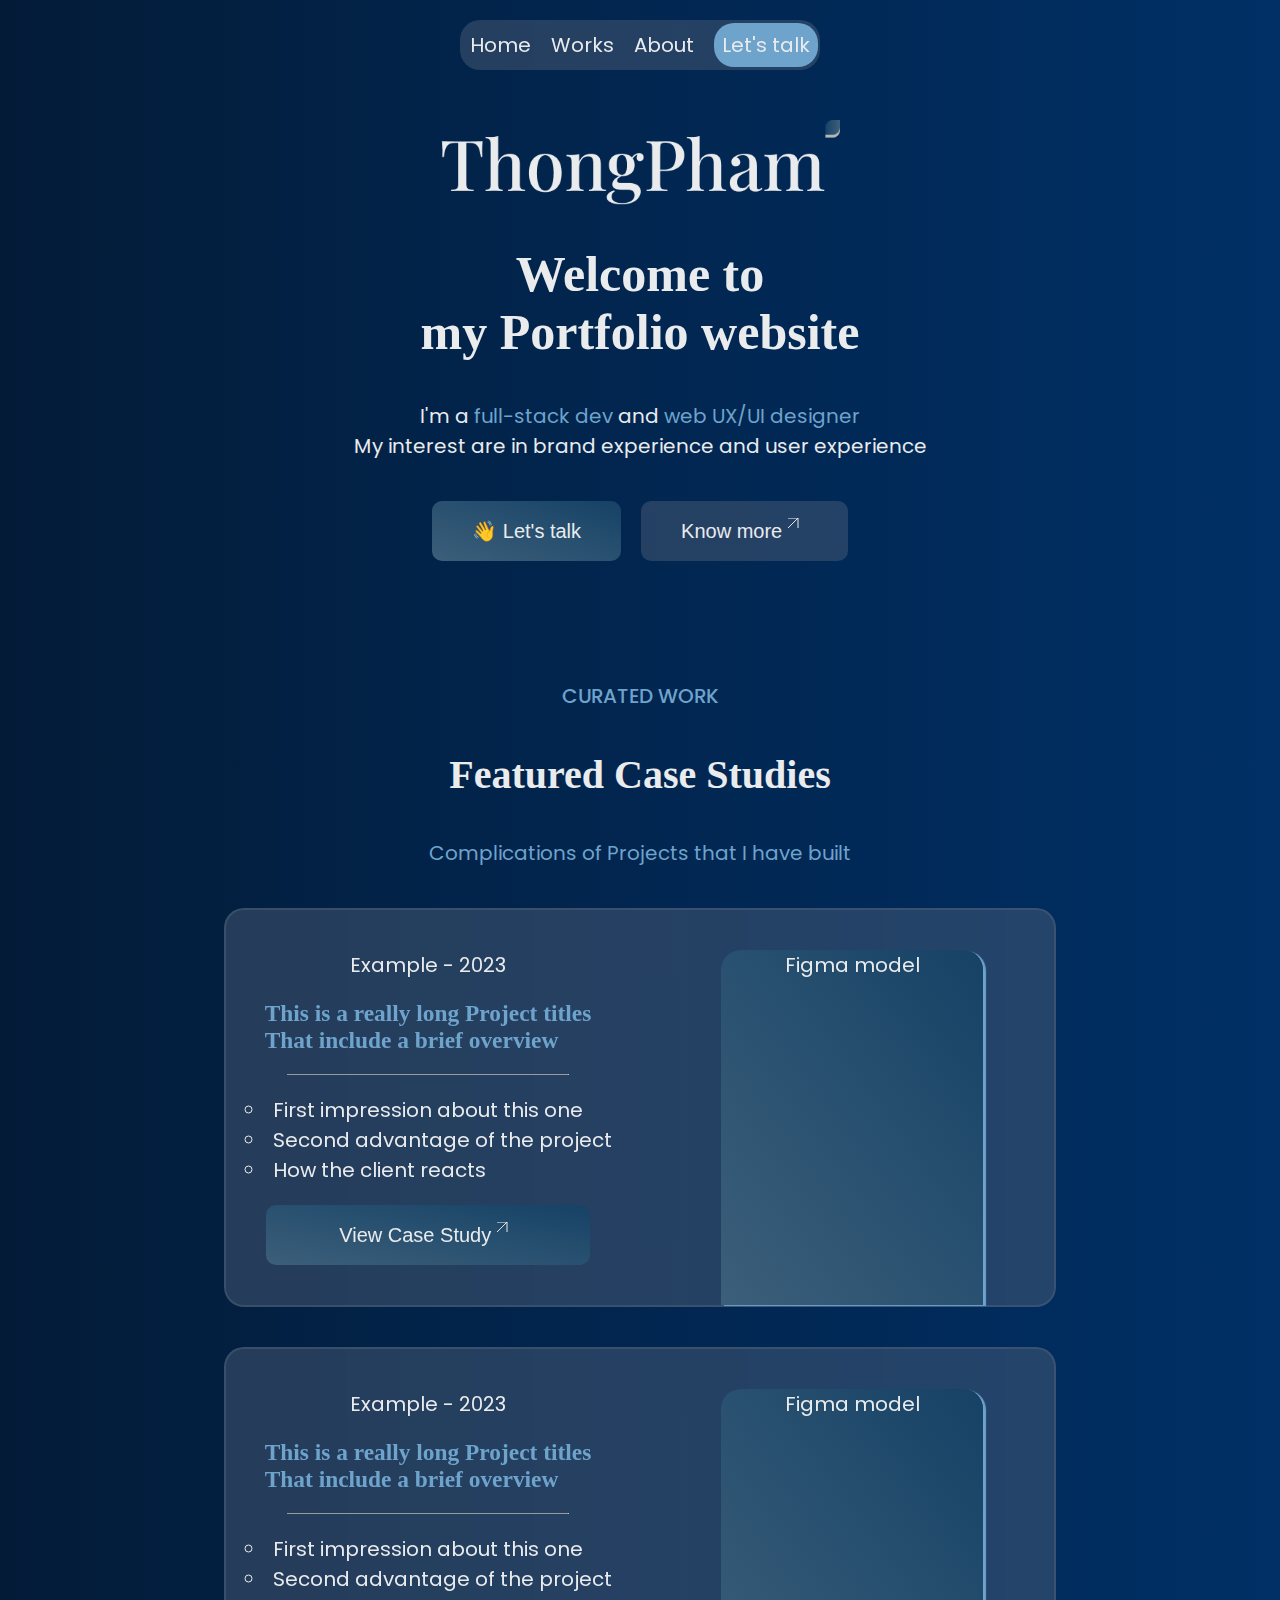
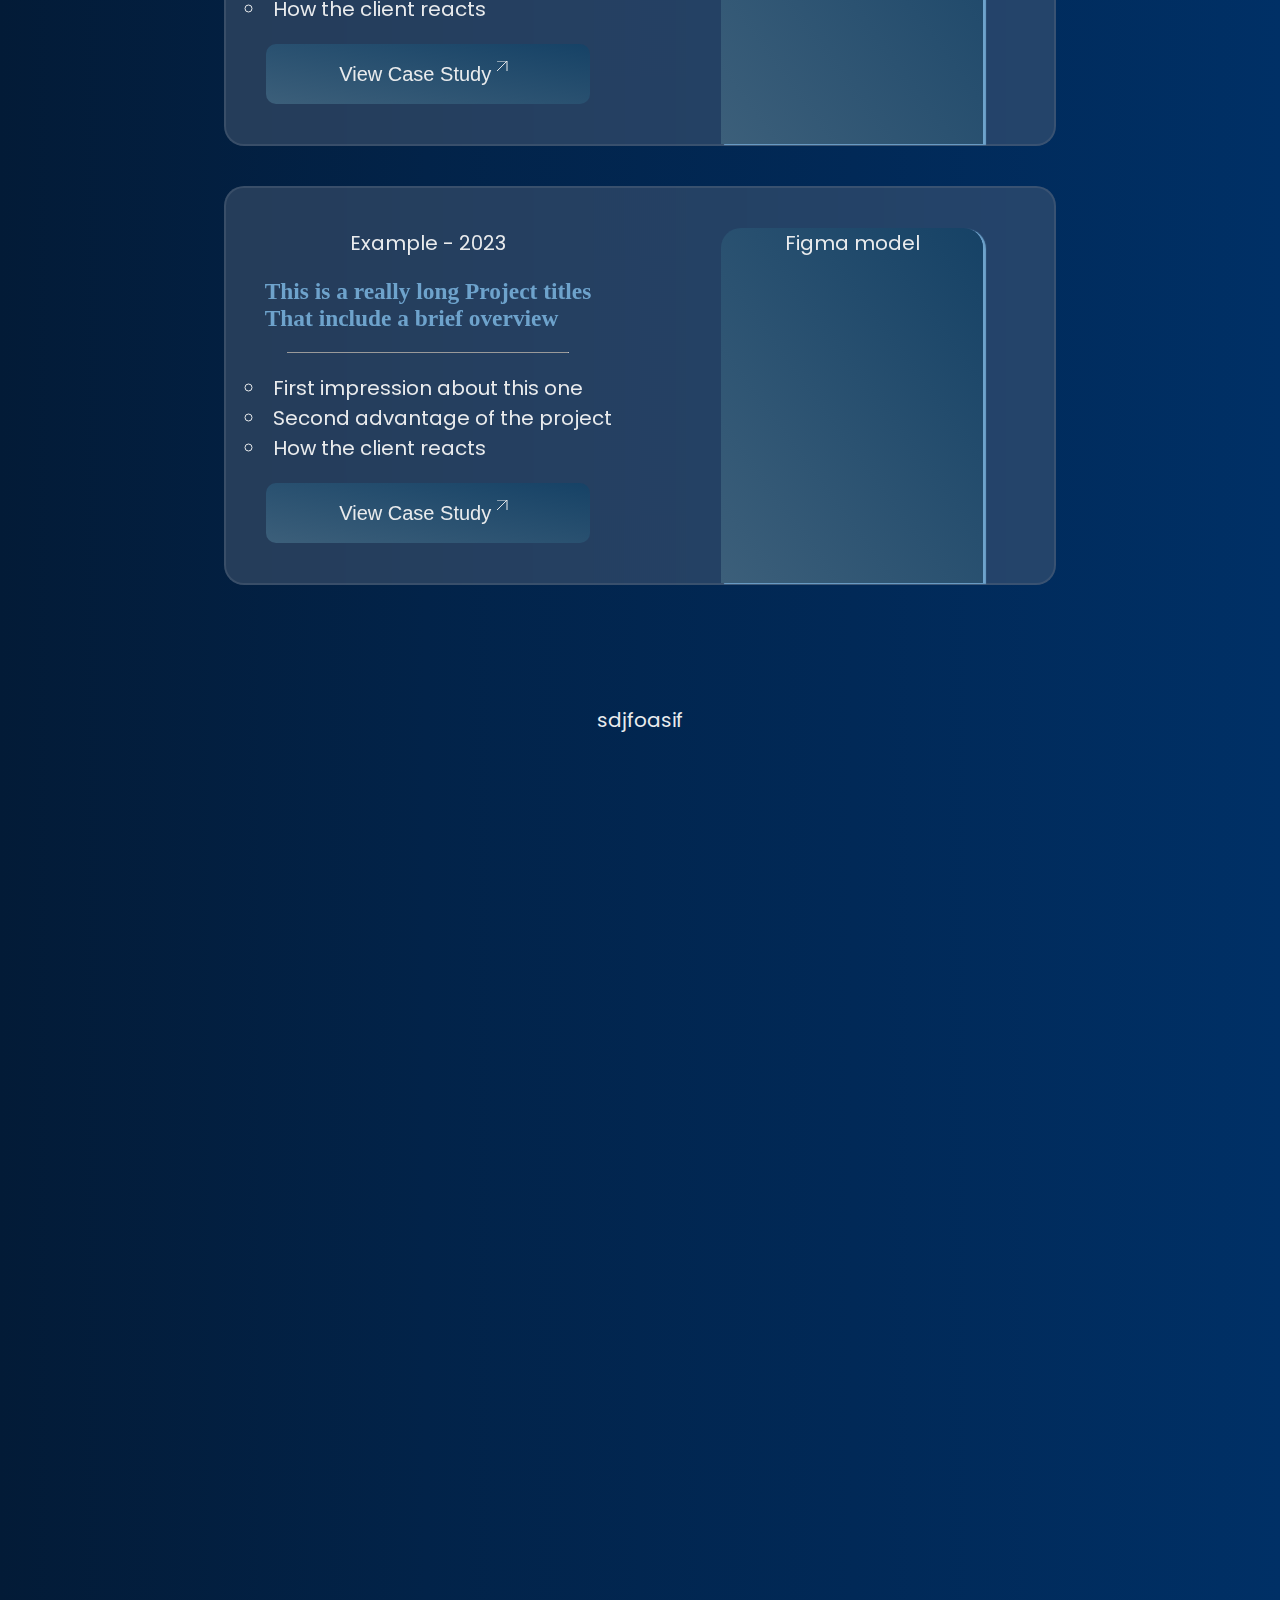
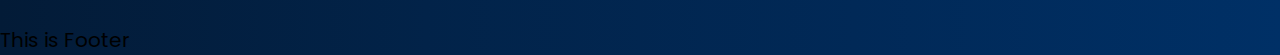
==== commit e4c0943e: "add tech card slider for project section" ====
--- a/index.html
+++ b/index.html
@@ -34,7 +34,7 @@
                             <path d="M1 200L200 1M200 1H1M200 1V200" stroke="#E9EBED" stroke-width="20px"/>
                             </svg>
                     </span>
-                    </button>
+                </button>
             </div>
             <div class="tech-slider" style="
                 --width: 8em;
@@ -54,12 +54,103 @@
             </div>
         </section>
         <section id="project-section">
-            <div id="project-card-list">
-                <div class="project-card"></div>
-                <div class="project-card"></div>
-            </div>
+            <div class="section-small-title">CURATED WORK</div>
+            <h2>Featured Case Studies</h2>
+            <div class="section-overview">Complications of Projects that I have built</div>
+
+        <div id="project-card-list-container">
+            <ul id="project-card-list">
+                <li class="project-card" >
+                    <article class="card-body">
+                        <div class="left-container">
+                            <div class="project-name">Example - 2023</div>
+                            <h3>This is a really long Project titles <br>That include a brief overview</h3>
+                            <hr  width="70%" size="1px">
+                            <ul>
+                                <li>First impression about this one</li>
+                                <li>Second advantage of the project</li>
+                                <li>How the client reacts</li>
+                            </ul>
+                            <button class="primary-btn" >View Case Study 
+                                <span>
+                                    <svg width="1em" height="1em" viewBox="0 0 400 400" fill="none" xmlns="http://www.w3.org/2000/svg">
+                                        <path d="M1 200L200 1M200 1H1M200 1V200" stroke="#E9EBED" stroke-width="20px"/>
+                                    </svg>
+                                </span>
+                            </button>
+                        </div>
+                        <div class="right-container">
+                            <div class="project-model">Figma model</div>
+                        </div>
+                    </article>
+                </li>
+                <li class="project-card">
+                    <article class="card-body">
+                        <div class="left-container">
+                            <div class="project-name">Example - 2023</div>
+                            <h3>This is a really long Project titles <br>That include a brief overview</h3>
+                            <hr  width="70%" size="1px">
+                            <ul>
+                                <li>First impression about this one</li>
+                                <li>Second advantage of the project</li>
+                                <li>How the client reacts</li>
+                            </ul>
+                            <button class="primary-btn" >View Case Study 
+                                <span>
+                                    <svg width="1em" height="1em" viewBox="0 0 400 400" fill="none" xmlns="http://www.w3.org/2000/svg">
+                                        <path d="M1 200L200 1M200 1H1M200 1V200" stroke="#E9EBED" stroke-width="20px"/>
+                                    </svg>
+                                </span>
+                            </button>
+                        </div>
+                        <div class="right-container">
+                            <div class="project-model">Figma model</div>
+                        </div>
+                    </article>
+                </li>
+                <li class="project-card">
+                    <article class="card-body">
+                        <div class="left-container">
+                            <div class="project-name">Example - 2023</div>
+                            <h3>This is a really long Project titles <br>That include a brief overview</h3>
+                            <hr  width="70%" size="1px">
+                            <ul>
+                                <li>First impression about this one</li>
+                                <li>Second advantage of the project</li>
+                                <li>How the client reacts</li>
+                            </ul>
+                            <button class="primary-btn" >View Case Study 
+                                <span>
+                                    <svg width="1em" height="1em" viewBox="0 0 400 400" fill="none" xmlns="http://www.w3.org/2000/svg">
+                                        <path d="M1 200L200 1M200 1H1M200 1V200" stroke="#E9EBED" stroke-width="20px"/>
+                                    </svg>
+                                </span>
+                            </button>
+                        </div>
+                        <div class="right-container">
+                            <div class="project-model">Figma model</div>
+                        </div>
+                    </article>
+                </li>
+            </ul>
+        </div>
+        <div class="tech-slider" style="
+        --width: 8em;
+        --height: 3em;
+        --quantity: 8;
+    ">
+        <div class="tech-card-list">
+            <div class="tech-card" style="--position: 1;">ACCESSIBILITY</div>
+            <div class="tech-card" style="--position: 2;">USER FRIENDLY</div>
+            <div class="tech-card" style="--position: 3;">ACCESSIBILITY</div>
+            <div class="tech-card" style="--position: 4;">USER FRIENDLY</div>
+            <div class="tech-card" style="--position: 5;">ACCESSIBILITY</div>
+            <div class="tech-card" style="--position: 6;">USER FRIENDLY</div>
+            <div class="tech-card" style="--position: 7;">ACCESSIBILITY</div>
+            <div class="tech-card" style="--position: 8;">USER FRIENDLY</div>
+        </div>
         </section>
-        <section id="about-me-section"></section>
+        <section id="about-me-section"><div id="clone-fiv">sdjfoasif</div></section>
         <section id="FAQ-section"></section>
     </main>
     <footer>
--- a/style.css
+++ b/style.css
@@ -3,12 +3,13 @@
     --text: #E9EBED;
     --background: linear-gradient(to right, #031B37, #022349,#012957,#003066);
     --primary: linear-gradient( to bottom left,#164266,#3C5F7A);
-    --secondary: rgba(91,104,128,0.2);
+    --secondary: rgba(91,104,128,0.4);
     --accent: #6EA3CC;
     /* fonts settings */
     --headings-font-family: "Roboto slab", Times, serif;
     --paragraphs-font-family: "Poppins", Arial, sans-serif;
     font-family: var(--paragraphs-font-family);
+    font-size: 12px;
 }
 
 /* general settings */
@@ -17,43 +18,52 @@
     padding: 0;
     box-sizing: border-box;
 }
+html {
+    background: var(--background);
+}
 body {
     background: var(--background);
     font-size: 1rem;
 }
-@media screen and (min-width: 600px ) {
-    body {
-        background: var(--background);
-        font-size: 1.5rem;
-    }
-}
-@media screen and (min-width: 900px ) {
-    body {
-        background: var(--background);
-        font-size: 2rem;
-    }
-}
-@media screen and (min-width: 1200px ) {
-    body {
-        background: var(--background);
-        font-size: 2.5rem;
-    }
-}
 .highlight {
     color: var(--accent);
 }
+/* font size and family settings */
+h1,h2,h3,h4,h5,h6 {
+    font-family: var(--headings-font-family);
+}
 h1 {
-    font-family: var(--headings-font-family);
-    font-size: 2.5em;
+    font-size: 2.5rem;
+}
+h2 {
+    font-size: 2rem;
 }
 p {
     font-family: var(--paragraphs-font-family);
-    font-size: 1em;
-}
+    font-size: 1rem;
+}
+/* buttons settings */
 button {
-    font-size: 1em;
-}
-
+    font-size: 1rem;
+    width: 100%;
+    color: var(--text);
+    margin-right: auto;
+    margin-left: auto;
+    height: 3em;
+    width: 80%;
+    background: var(--primary);
+    border: none;
+    border-radius: 10px;
+    transition: 0.3s ease-in-out;
+}
+button:hover, button:focus {
+    transform: translate(0, -5px);
+    cursor: pointer;
+    box-shadow: 0 5px 10px var(--accent);
+}
+.secondary-btn {
+    background: var(--secondary);
+}
 /* navigation bar settings */
 nav {
     margin-top: 1rem;
@@ -69,6 +79,8 @@
     padding: 0.5rem;
     padding-right: 0.1rem;
     background-color: var(--secondary);
+    -webkit-backdrop-filter: blur(25px);
+    backdrop-filter: blur(25px);
     display: flex;
     justify-content: flex-end;
     gap: 1rem;
@@ -107,60 +119,54 @@
 main section {
     border-radius: 20px;
     width: 100%;
+    text-align: center;
+    display: flex;
+    flex-direction: column;
+    align-items: center;
+    gap: 2em;
+}
+/* sections's mutual classes settings */
+.section-small-title, .section-overview {
+    font-size: 1rem;
+    color: var(--accent);
+}
+.section-small-title {
+    font-weight: 500;
 }
 
 /* hero section settings */
 #hero-section {
-    padding-top: 8em;
-    text-align: center;
-    display: flex;
-    flex-direction: column;
-    align-items: center;
-    gap: 1.5em;
+    padding: 6rem 0 0 0;
 }
 #hero-section #logo {
-    width: 30vw;
-    height: 30vw;
+    content:url(/image/Logo.png);
+    width: 10rem;
+    height: 10rem;
 }
 #hero-section p {
     padding: 0rem 3rem;
 }
-
 #hero-section .button-list {
     width: 100%;
     display: flex;
     flex-direction: column;
     gap: 1rem;
-    & button {
-        color: var(--text);
-        margin-right: auto;
-        margin-left: auto;
-        height: 3rem;
-        width: 80%;
-        background: var(--primary);
-        border: none;
-        border-radius: 20px;
-    }
-    & button:hover, button:focus {
-        translate: 0px -2px;
-        transition: 0.2s ease-in-out;
-        cursor: pointer;
-        box-shadow: 0 5px 15px var(--secondary);
-    }
-    & .secondary-btn {
-        background: var(--secondary);
-    }
-}
-
+}
+/* tech stack slider settings */
 .tech-slider {
-    margin-top: 3em;
     width: 100%;
     height: var(--height);
     overflow: hidden;
-    mask-image: linear-gradient(
+    -webkit-mask-image: linear-gradient(
         to right,
         transparent,
-        #000 10% 90%,
+        var(--accent) 10% 90%,
+        transparent
+    );
+        mask-image: linear-gradient(
+        to right,
+        transparent,
+        var(--accent) 10% 90%,
         transparent
     );
     & .tech-card-list { 
@@ -171,28 +177,19 @@
         position: relative;
     }
 }
-
 .tech-slider .tech-card-list .tech-card {
     width: var(--width);
     height: var(--height);
     position: absolute;
     left: 100%;
-    animation: autoRun 10s linear infinite ;
-    animation-delay: calc((10s / var(--quantity)) * (var(--position) - 1) );
-    filter: opacity(20%);
+    top: 0.75em;
+    animation: autoRun 8s infinite linear;
+    animation-delay: calc((8s / var(--quantity)) * (var(--position) - 1));
+    filter: opacity(90%);
     & img {
         width: 100%;
     }
 }
-/* hover animation */
-.tech-slider:hover .tech-card {
-    animation-play-state: paused!important;
-    filter: opacity(20%);
-}
-.tech-slider .tech-card:hover {
-    filter: opacity(80%);
-}
-
 @keyframes autoRun {
     from{
         left: 100%;
@@ -201,14 +198,132 @@
     }
 }
 
-
-
-
 /* project section settings */
+#project-card-list {
+    list-style: none;
+    display: flex;
+    gap: 2rem;
+    flex-direction: column;
+}
+.project-card {
+    width: 80vw;
+    background-color: var(--secondary);
+    -webkit-backdrop-filter: blur(25px);
+    backdrop-filter: blur(25px);
+    border: 2px solid var(--secondary);
+    border-radius: 20px;
+    position: sticky;
+    top:5rem;
+}
+/* card body settings */
+.card-body {
+    width: 100%;
+    height: 100%;
+    display: flex;
+    flex-direction: column;
+    justify-content: center;
+    gap: 1em;
+}
+.left-container, .right-container {
+    display: flex;
+    gap: 1em;
+    width: 100%;
+}
+.left-container {
+    padding: 2em 0 2em 0;
+    flex-direction: column;
+    text-align: left;
+    align-items: center;
+    & project-name {
+        width: 100%;
+    }
+    & li {
+        list-style:circle inside;
+    }
+    & h3 {
+        color: var(--accent);
+    }
+    & button {
+        margin: 0 0;
+        font-size: 1em
+    }
+}
+.right-container {
+    justify-content: center;
+    height: auto;
+    min-height: 30vh;
+}
+.project-model {
+    width: 65%;
+    background-image: var(--primary);
+    box-shadow: 3px 1px 1px var(--accent);
+    border-radius: 1em 1em 0 0;
+}
 
 /* about me section settings */
-
+#clone-fiv {
+    height: 100vh;
+}
 /* FAQ section settings */
 
 /* footer settings */
 
+/* media tags settings */
+@media screen and (min-width: 768px) {
+    :host, :root {
+        font-size: 16px;
+    }
+    /* hero section settings */
+    #hero-section #logo {
+        content:url(/image/website-name.png);
+        width: 20rem;
+        height: auto;
+    }
+    #hero-section .button-list {
+        display: flex;
+        flex-direction: row;
+        justify-content: center;
+        button {
+            width: -moz-fit-content;
+            width: fit-content;
+            min-width: 3em;
+            padding: 0 2em;
+            margin: 0 0;
+        }
+    }
+    /* projects section settings */
+    .project-card {
+        width: 90vw;
+    }
+    .card-body {
+        flex-direction: row;
+        .right-container {
+            padding: 2em 0 0 0;
+        }
+    }
+}
+@media screen and (min-width: 1024px ) {
+    :host, :root {
+        font-size: 20px;
+    }
+    /* projects section settings */
+    .project-card {
+        width: 65vw;
+    }
+}
+@media screen and (min-width: 1440px ) {
+    :host, :root {
+        font-size: 24px;
+    }
+    
+}
+@media screen and (min-width: 2560px ) {
+    :host, :root {
+        font-size: 32px;
+    }
+    /* projects section settings */
+    .project-card {
+        width: 80vw;
+    }
+    
+}
